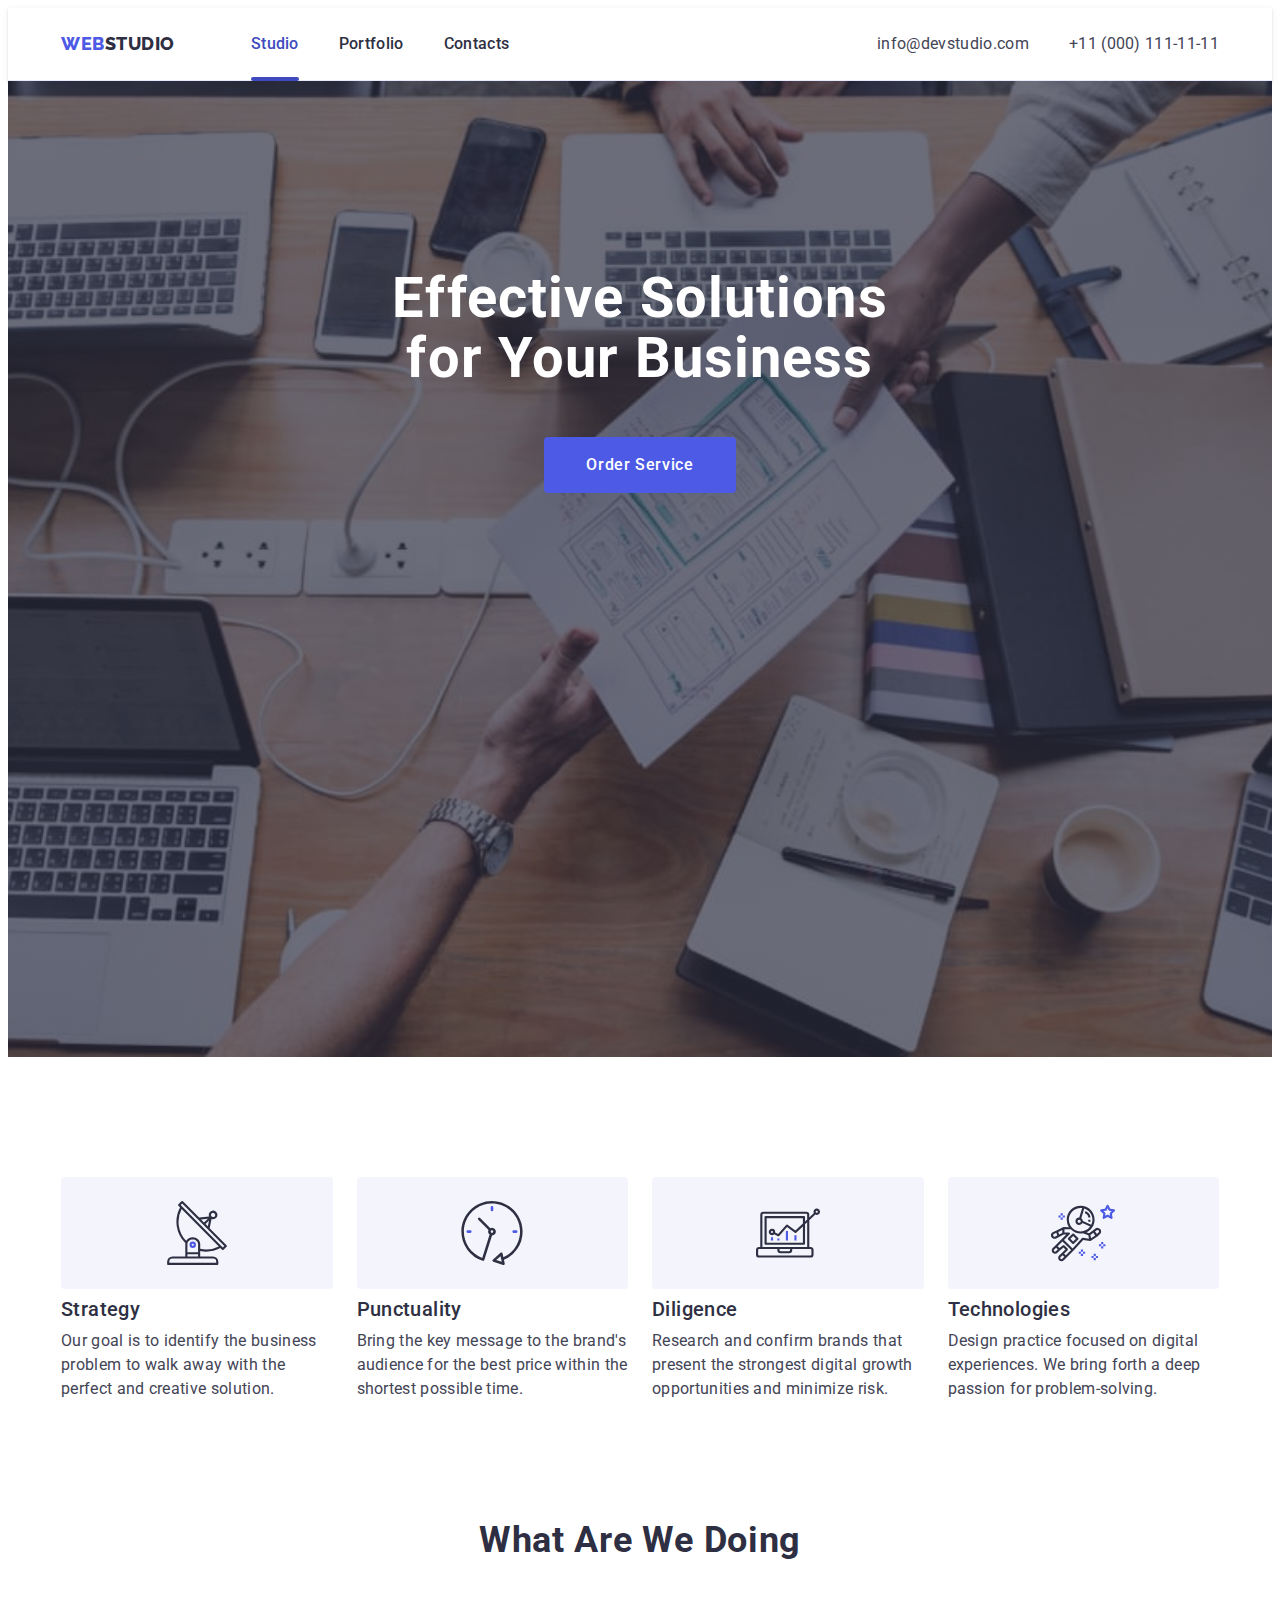
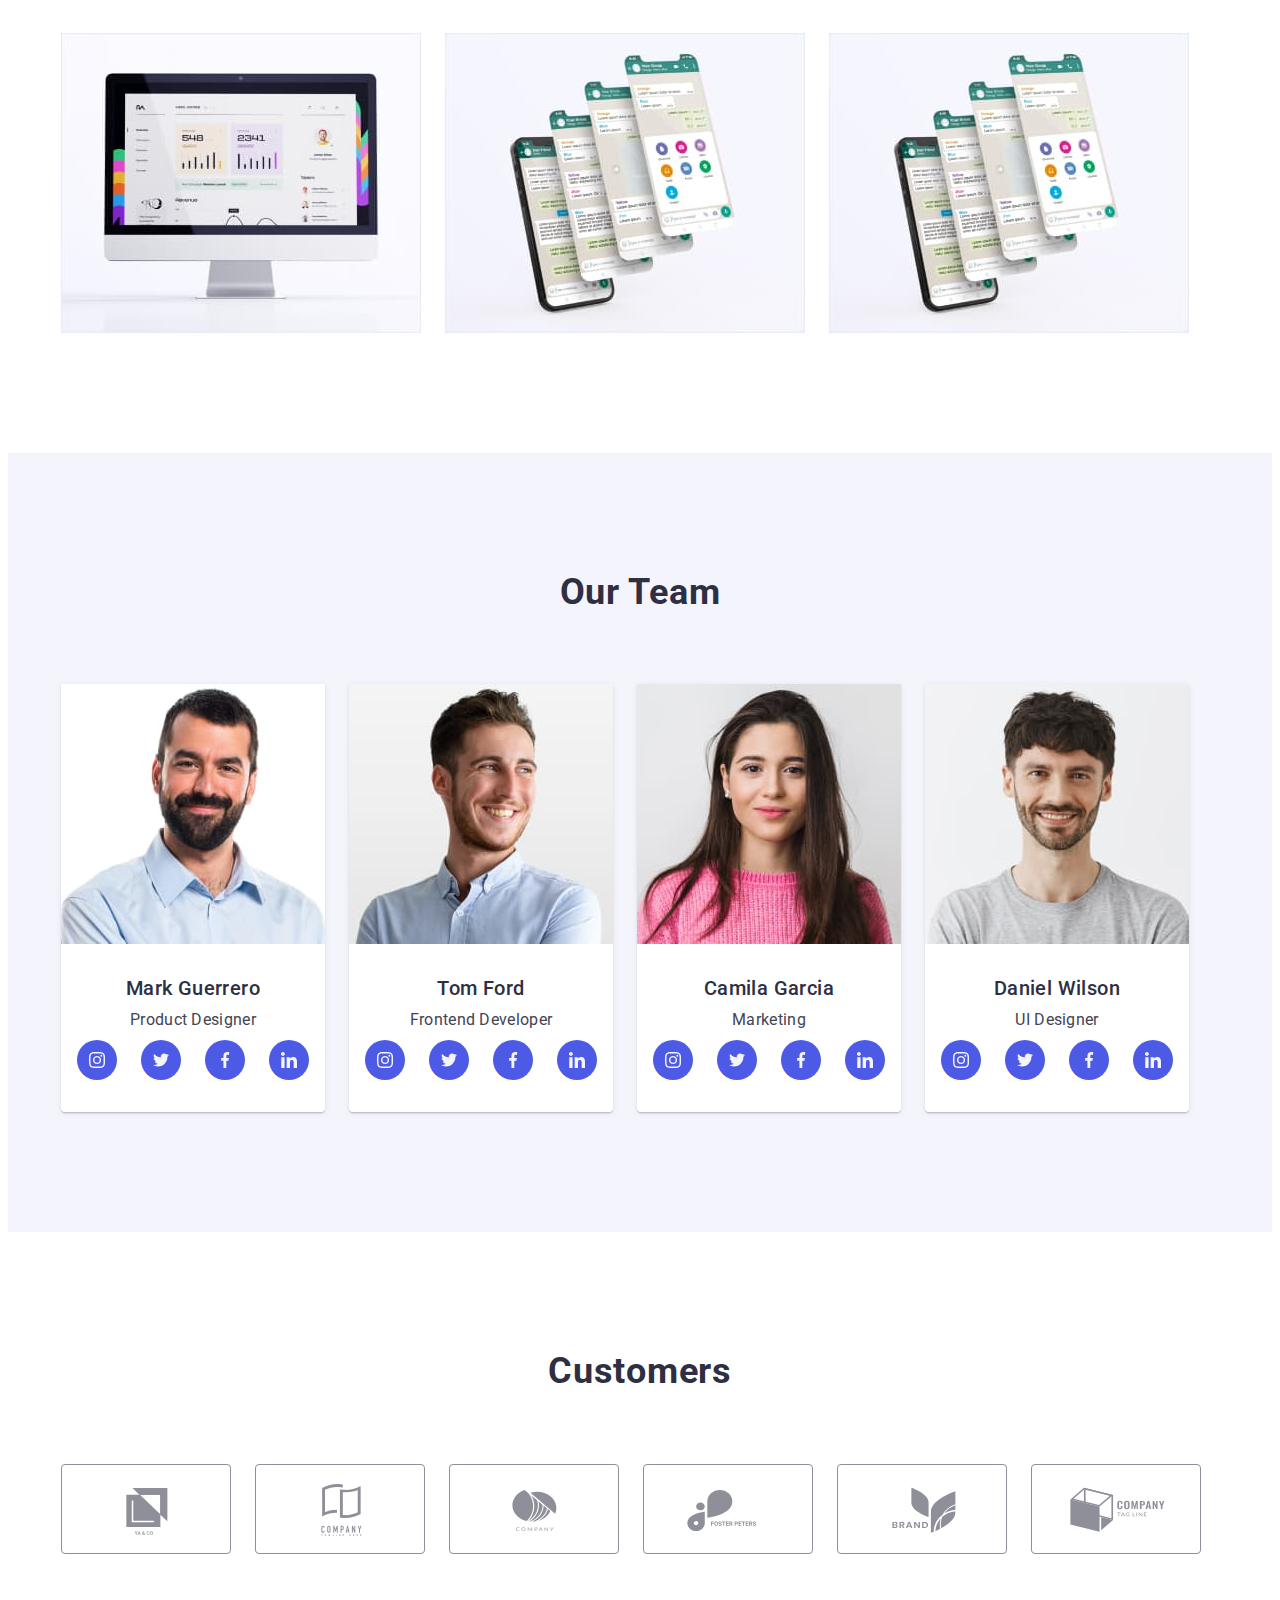
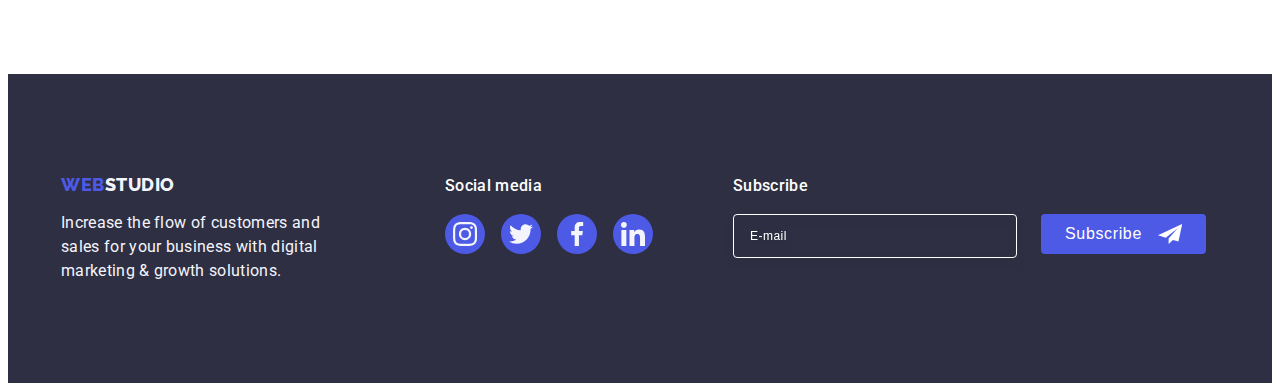
==== index.html @ 2a2080fc "Initial commit" ====
<!DOCTYPE html>
<html lang="en">
  <head>
    <meta charset="UTF-8" />
    <meta http-equiv="X-UA-Compatible" content="IE=edge" />
    <meta name="viewport" content="width=device-width, initial-scale=1.0" />
    <title>Studio</title>
    <link rel="preconnect" href="https://fonts.googleapis.com">
<link rel="preconnect" href="https://fonts.gstatic.com" crossorigin>
<link href="https://fonts.googleapis.com/css2?family=Raleway:wght@800&family=Roboto:wght@400;500;700;900&display=swap" rel="stylesheet">
<link rel="stylesheet" href="https://cdnjs.cloudflare.com/ajax/libs/modern-normalize/1.1.0/modern-normalize.min.css" integrity="sha512-wpPYUAdjBVSE4KJnH1VR1HeZfpl1ub8YT/NKx4PuQ5NmX2tKuGu6U/JRp5y+Y8XG2tV+wKQpNHVUX03MfMFn9Q==" crossorigin="anonymous" referrerpolicy="no-referrer" />   
<link rel="stylesheet" href="./css/style.css">
  </head>
  <body>
    <header class="main">
      <div class="container main-nav">
      <nav class="main-nav">
        <a href="./index.html" class="logo link">Web<span class="logoelement">Studio</span></a>
        <ul class="site-nav list">
          <li class="nav-item"> <a href="./index.html" class="nav-link active link">Studio</a></li>
          <li class="nav-item"> <a href="./portfolio.html" class="nav-link link">Portfolio</a></li>
          <li class="nav-item"> <a href="" class="nav-link link">Contacts</a></li>
        </ul>
      </nav>
      <address class="kontakts">
        <ul class="kontakts-list list">
          <li class="item"><a href="mailto:info@devstudio.com" class="link">info@devstudio.com</a></li>
          <li class="item"><a href="tel:+110001111111" class="link">+11 (000) 111-11-11</a></li>
        </ul>
      </address>
      </div>
    </header>
    <main>
      <section class="hero overlay">
        <div class="container">
        <h1 class="hero-title">Effective Solutions for Your Business</h1>
        <button data-modal-open type="button" class="hero-btn">Order Service</button>
        </div>
      </section>
      <section class="section-advantage">
        <div class="container">
        <h2 class="section-title visually-hidden">Our advantage</h2>
        <ul class="advantage-list list">
          <li class="advantage-item">
            <div class="advantage-icons">
            <svg class="icon" width="64" height="64">
              <use href="./images/icons.svg#icon-antenna"></use>
            </svg>
            </div>
            <h3 class="advantage-title">Strategy</h3>
            <p class="advantage-text">Our goal is to identify the business problem to walk away with the perfect and creative solution. </p>
          </li>
          <li class="advantage-item">
            <div class="advantage-icons">
            <svg class="icon" width="64" height="64">
              <use href="./images/icons.svg#icon-clock"></use>
            </svg>
            </div>
            <h3 class="advantage-title">Punctuality</h3>
            <p class="advantage-text">Bring the key message to the brand's audience for the best price within the shortest possible time.</p>
          </li>
          <li class="advantage-item">
            <div class="advantage-icons">
            <svg class="icon" width="64" height="64">
              <use href="./images/icons.svg#icon-diagram"></use>
            </svg>
            </div>
            <h3 class="advantage-title">Diligence</h3>
            <p class="advantage-text">Research and confirm brands that present the strongest digital growth opportunities and minimize risk.</p>
          </li>
          <li class="advantage-item">
            <div class="advantage-icons">
            <svg class="icon" width="64" height="64">
              <use href="./images/icons.svg#icon-astronaut"></use>
            </svg>
            </div>
            <h3 class="advantage-title">Technologies</h3>
            <p class="advantage-text">Design practice focused on digital experiences. We bring forth a deep passion for problem-solving.</p>
          </li>
        </ul>
        </div>
      </section>
      <section class="section-works">
        <div class="container">
        <h2 class="section-title ">What are we doing</h2>
        <ul class="works-list list">
          <li class="works-item"> <img src="./images/img1.jpg" alt="tablet" width="360" height="300"></li>
          <li class="works-item"> <img src="./images/img2.jpg" alt="smartphone" width="360" height="300"></li>
          <li class="works-item"> <img src="./images/img2.jpg" alt="phone & laptop" width="360" height="300"></li>
        </ul>
        </div>
      </section>
      <section class="section-team team-bg">
        <div class="container">
        <h2 class="section-title">Our Team</h2>
        <ul class="team-list list">
          <li class="team-item">
            <img src="./images/worker1.jpg" alt="Mark Guerrero" width="264" height="260">
            <div class="card-info"><h3 class="team-title">Mark Guerrero</h3>
            <p class="team-text">Product Designer</p>
            <ul class="social-icons list">
              <li class="social-item"><a href="" class="team-icon">
                <svg class="icon" width="16" height="16">
                <use href="./images/icons.svg#icon-instagram"></use>
              </svg>
              </a>
              </li>
              <li class="social-item"><a href="" class="team-icon">
                <svg class="icon" width="16" height="16">
                <use href="./images/icons.svg#icon-twitter"></use>
              </svg>
              </a>
            </li>
              <li class="social-item"><a href="" class="team-icon">
                <svg class="icon" width="16" height="16">
                <use href="./images/icons.svg#icon-facebook"></use>
              </svg>
              </a>
            </li>
              <li class="social-item"><a href="" class="team-icon">
                <svg class="icon" width="16" height="16">
                <use href="./images/icons.svg#icon-linkedin"></use>
              </svg>
              </a>
            </li>
            </ul>
          </div>
          </li>
          <li class="team-item">
            <img src="./images/worker2.jpg" alt="Tom Ford" width="264" height="260">
            <div class="card-info"><h3 class="team-title">Tom Ford</h3>
            <p class="team-text">Frontend Developer</p>
            <ul class="social-icons list">
              <li class="social-item"><a href="" class="team-icon">
                <svg class="icon" width="16" height="16">
                <use href="./images/icons.svg#icon-instagram"></use>
              </svg>
              </a>
              </li>
              <li class="social-item"><a href="" class="team-icon">
                <svg class="icon" width="16" height="16">
                <use href="./images/icons.svg#icon-twitter"></use>
              </svg>
              </a>
            </li>
              <li class="social-item"><a href="" class="team-icon">
                <svg class="icon" width="16" height="16">
                <use href="./images/icons.svg#icon-facebook"></use>
              </svg>
              </a>
            </li>
              <li class="social-item"><a href="" class="team-icon">
                <svg class="icon" width="16" height="16">
                <use href="./images/icons.svg#icon-linkedin"></use>
              </svg>
              </a>
            </li>
            </ul>
          </div>
          </li>
          <li class="team-item">
            <img src="./images/worker3.jpg" alt="Camila Garcia" width="264" height="260">
            <div class="card-info"><h3 class="team-title">Camila Garcia</h3>
            <p class="team-text">Marketing</p>
            <ul class="social-icons list">
              <li class="social-item"><a href="" class="team-icon">
                <svg class="icon" width="16" height="16">
                <use href="./images/icons.svg#icon-instagram"></use>
              </svg>
              </a>
              </li>
              <li class="social-item"><a href="" class="team-icon">
                <svg class="icon" width="16" height="16">
                <use href="./images/icons.svg#icon-twitter"></use>
              </svg>
              </a>
            </li>
              <li class="social-item"><a href="" class="team-icon">
                <svg class="icon" width="16" height="16">
                <use href="./images/icons.svg#icon-facebook"></use>
              </svg>
              </a>
            </li>
              <li class="social-item"><a href="" class="team-icon">
                <svg class="icon" width="16" height="16">
                <use href="./images/icons.svg#icon-linkedin"></use>
              </svg>
              </a>
            </li>
            </ul>
          </div>
          </li>
          <li class="team-item">
            <img src="./images/worker4.jpg" alt="Daniel Wilson" width="264" height="260">
            <div class="card-info"><h3 class="team-title">Daniel Wilson</h3>
            <p class="team-text">UI Designer</p>
            <ul class="social-icons list">
              <li class="social-item"><a href="" class="team-icon">
                <svg class="icon" width="16" height="16">
                <use href="./images/icons.svg#icon-instagram"></use>
              </svg>
              </a>
              </li>
              <li class="social-item"><a href="" class="team-icon">
                <svg class="icon" width="16" height="16">
                <use href="./images/icons.svg#icon-twitter"></use>
              </svg>
              </a>
            </li>
              <li class="social-item"><a href="" class="team-icon">
                <svg class="icon" width="16" height="16">
                <use href="./images/icons.svg#icon-facebook"></use>
              </svg>
              </a>
            </li>
              <li class="social-item"><a href="" class="team-icon">
                <svg class="icon" width="16" height="16">
                <use href="./images/icons.svg#icon-linkedin"></use>
              </svg>
              </a>
            </li>
            </ul>
          </div>
          </li>
        </ul>
        </div>
      </section>
      <section class="section-customers">
        <div class="container">
        <h2 class="section-title">Customers</h2>
        <ul class="customers-list list">
          <li class="customers-item"><a href="" class="customers-link link">
            <svg class="icon" width="104" height="56">
              <use href="./images/icons.svg#icon-Company1"></use>
            </svg>
          </a></li>
          <li class="customers-item"><a href="" class="customers-link link">
            <svg class="icon" width="104" height="56">
              <use href="./images/icons.svg#icon-Company2"></use>
            </svg>
          </a></li>
          <li class="customers-item"><a href="" class="customers-link link">
            <svg class="icon" width="104" height="56">
              <use href="./images/icons.svg#icon-Company3"></use>
            </svg>
          </a></li>
          <li class="customers-item"><a href="" class="customers-link link">
            <svg class="icon" width="104" height="56">
              <use href="./images/icons.svg#icon-Company4"></use>
            </svg></a>
          </li>
          <li class="customers-item"><a href="" class="customers-link link">
            <svg class="icon" width="104" height="56">
              <use href="./images/icons.svg#icon-Company5"></use>
            </svg>
          </a></li>
          <li class="customers-item"><a href="" class="customers-link link">
            <svg class="icon" width="104" height="56">
              <use href="./images/icons.svg#icon-Company6"></use>
            </svg>
          </a></li>
        </ul>
        </div>
      </section>
    </main>
    <footer class="bottom">
      <div class="container bottom-sections">
      <div class="logo-section">
      <a href="./index.html" class="logo-bottom link">Web<span class="logo-el-footer">Studio</span></a>
      <p class="bottom-text">Increase the flow of customers and sales for your business with digital marketing & growth solutions.</p>
      </div>
      <div class="social-section">
        <p class="social-title">Social media</p>
        <ul class="social-bottom-list list">
          <li class="social-bottom-item"><a href="" class="social-bottom-link link">
            <svg class="icon" width="24" height="24">
              <use href="./images/icons.svg#icon-instagram"></use>
            </svg>
          </a></li>
          <li class="social-bottom-item"><a href="" class="social-bottom-link link">
            <svg class="icon" width="24" height="24">
              <use href="./images/icons.svg#icon-twitter"></use>
            </svg>
          </a></li>
          <li class="social-bottom-item"><a href="" class="social-bottom-link link">
            <svg class="icon" width="24" height="24">
              <use href="./images/icons.svg#icon-facebook"></use>
            </svg>
          </a></li>
          <li class="social-bottom-item"><a href="" class="social-bottom-link link">
            <svg class="icon" width="24" height="24">
              <use href="./images/icons.svg#icon-linkedin"></use>
            </svg>
          </a></li>
        </ul>
      </div>
      <div class="section-subscribe">
        <p class="social-title">Subscribe</p>
      <form class="subscribe-form">
        <label class="subscribe-form-desc">
        <input type="email" name="user-email" class="subscribe-form-input" placeholder="E-mail" required>
        </label>
        <button type="submit" class="subscribe-form-btn">Subscribe
          <svg class="subscribe-btn-icon" width="24" height="24">
              <use href="./images/icons.svg#icon-send"></use>
            </svg>
        </button>
      </form>
      </div>
      </div>
    </footer>

    <div class="backdrop is-hidden" data-modal>
      <div class="modal">
        <button type="button" class="modal-btn" data-modal-close>
          <svg class="modal-btn-icon" width="8" height="8">
            <use href="./images/icons.svg#icon-close"></use>
          </svg>
        </button>
        <p class="modal-form-title">
          Leave your contacts and we will call you back
        </p>
        <form class="modal-form">
          <div class="modal-form-label">
          <label for="user-name" class="modal-form-desc">Name</label>
            <div class="modal-form-input-box"> 
           <input id="user-name" type="text" name="user-name" class="modal-form-input" required>
           <svg class="modal-input-icon" width="18" height="24">
            <use href="./images/icons.svg#icon-name"></use>
           </svg>
           </div>
           </div>
           <div class="modal-form-label">
          <label for="user-tel" class="modal-form-desc">Phone</label>
            <div class="modal-form-input-box">
            <input id="user-tel" type="tel" name="user_phone" class="modal-form-input" required>
            <svg class="modal-input-icon" width="18" height="24">
             <use href="./images/icons.svg#icon-phone"></use>
           </svg>
           </div>
           </div>
          <div class="modal-form-label">
          <label for="user-email" class="modal-form-desc">Email</label>
            <div class="modal-form-input-box">
            <input id="user-email" type="email" name="user_email" class="modal-form-input" required>
             <svg class="modal-input-icon" width="18" height="24">
             <use href="./images/icons.svg#icon-email"></use>
           </svg>
          </div>
          </div>
          <div class="modal-form-label-message">
          <label for="user-comment" class="modal-form-desc">Comment</label>
          <textarea id="user-comment" name="user-comment" class="modal-form-message" placeholder="Text input"></textarea>
          </div>
          <div class="modal-chekbox">
          <input id="user-privacy" name="user-privacy" type="checkbox" value="true" class="modal-form-check visually-hidden">
          <label for="user-privacy" class="modal-form-check-desc">
            <span class="fake-checkbox">
              <svg class="fake-checkbox-icon" width="10" height="8">
                <use href="./images/icons.svg#icon-apply"></use>
              </svg>
            </span>
            I accept the terms and conditions of the &nbsp;<a href="" class="policy-link">Privacy Policy</a> 
          </label>
          </div>
          <button type="submit" class="modal-form-button">Send</button>
        </form>
      </div>
    </div>
    <script src="./modal.js"></script>
  </body>
</html>
---- css/style.css ----
:root{
    --body-text-color:#434455;
    --header-text-color:#2E2F42;
    --primary-brend-color:#4D5AE5;
    --pressed-state-color:#404BBF;
    --primary-color-white:#ffffff;
    --light-mode-color: #F4F4FD;
    --accent-color: #E7E9FC;
    --subtle-text-color:#8E8F99;
    --transition:250ms cubic-bezier(0.4, 0, 0.2, 1);
}
h1,
h2,
h3,
h4,
h5,
h6,
p,
ul{
    margin: 0;
    padding: 0;
}
img{
    display: block;
}

body{
    background-color:var(--primary-color-white);
    color:var(--body-text-color);
    font-family: Roboto, sans-serif;
    font-size: 16px;
    line-height: 1.5;
    letter-spacing: 0.02em;
}
.list {
    list-style: none;
}

.link {
    text-decoration: none;
}
.visually-hidden {
    position: absolute;
    width: 1px;
    height: 1px;
    margin: -1px;
    border: 0;
    padding: 0;
    white-space: nowrap;
    clip-path: inset(100%);
    clip: rect(0 0 0 0);
    overflow: hidden;
}
/*Header*/
.main{
    border-bottom: 1px solid var(--accent-color);
    box-shadow: 0px 2px 1px rgba(46, 47, 66, 0.08), 0px 1px 1px rgba(46, 47, 66, 0.16), 0px 1px 6px rgba(46, 47, 66, 0.08);
}
.container{
    width: 1158px;
    padding-right: 15px;
    padding-left: 15px;
    margin-right: auto;
    margin-left: auto;
}
.logo{
    margin-right: 76px;
    color:var(--primary-brend-color);
    font-family: Raleway, sans-serif;
    font-weight: 800;
    font-size: 18px;
    line-height: 1.17;
    letter-spacing: 0.03em;
    text-transform: uppercase;
}
.main-nav{
    display: flex;
    align-items: center;
}

.nav-item:not(:last-child){
    margin-right: 40px;
}

.logoelement{
    color: var(--header-text-color);
}
.site-nav{
    display: flex;
    
}

.nav-link{
    position: relative;
    display: block;
    padding-top: 24px;
    padding-bottom: 24px;

    color: var(--header-text-color);
    font-weight: 500;

    font-size: 16px;
    line-height: 1.5;
    text-decoration: none;
    transition: color var(--transition);
}
.nav-link:hover,
.nav-link:focus{
    color: var(--pressed-state-color);
}
.nav-link.active{
    color: var(--pressed-state-color);
}
.nav-link.active:after{
    content: "";
    position: absolute;
    left: 0;
    bottom: -1px;
    display: flex;
    width: 100%;
    height: 4px;
    border-radius: 2px;
    background-color: var(--pressed-state-color);
}

.kontakts{
    font-style: normal;
    display: flex;
    margin-left: auto;
}
.kontakts-list .link{
    display: block;
    color:var(--body-text-color);
    font-size: 16px;
    line-height: 1.5;
    text-decoration: none;
    transition: color var(--transition);
}
.kontakts-list .link:hover,
.kontakts-list .link:focus{
     color: var(--pressed-state-color);
}
.kontakts-list {
    display: flex;
}
.kontakts-list .item:not(:last-child){
    margin-right: 40px;
}
/*Hero*/
.hero{
    padding-top: 188px;
    padding-bottom: 188px;
    background-color:var(--header-text-color);
    text-align: center;
}
.overlay{
    max-width: 1440px;
    min-height: 600px;
    margin-right: auto;
    margin-left: auto;
    background-image: linear-gradient(rgba(46, 47, 66, 0.7), rgba(46, 47, 66, 0.7)),
        url(../images/people-office.jpg);
    background-repeat: no-repeat;
    background-position: center;
    background-size: cover;   
}
.hero-title{
    max-width: 496px;
    margin-left: auto;
    margin-right: auto;
    color: var(--primary-color-white);
    font-weight: 700;
    font-size: 56px;
    line-height: 1.07;
    letter-spacing: 0.02em;

}
.hero-btn{
    display: block;
    border: none;
    min-width: 169px;
    height: 56px;
    margin-left: auto;
    margin-right: auto;
    margin-top: 48px;
    padding: 16px 42px;
    border-radius: 4px;

    background-color: var(--primary-brend-color);
    color: var(--primary-color-white);
    cursor: pointer;
    font-family: Roboto, sans-serif;
    font-weight: 500;
    font-size: 16px;
    line-height: 1.5;
    letter-spacing: 0.04em;
    transition: background-color var(--transition);
}
.hero-btn:hover,
.hero-btn:focus{
    background-color: var(--pressed-state-color);
    box-shadow: 0px 4px 4px rgba(0, 0, 0, 0.15);
}
/*Sections Advantage*/
.section-advantage{
    padding-top: 120px;
    padding-bottom: 120px;
}

.section-title{
    margin-bottom: 72px;
    color:var(--header-text-color);
    font-weight: 700;
    font-size: 36px;
    line-height: 1.1;
    text-align: center;
    letter-spacing: 0.02em;
    text-transform: capitalize;
}
.advantage-list{
    display: flex;
}
.advantage-list .advantage-item:not(:last-child){
    margin-right: 24px;
}
.advantage-list > .advantage-item{
    flex-basis: calc((100% - 72px) / 4);
}
.advantage-title{
    margin-bottom: 8px;
}
.advantage-icons{
    display: flex;
    height: 112px;
    border-radius: 4px;
    align-items: center;
    justify-content: center;
    margin-bottom: 8px;
    background-color: var(--light-mode-color);
}
.advantage-title,
.team-title,
.project-title{
    color:var(--header-text-color);
    font-weight: 500;
    font-size: 20px;
    line-height: 1.2;
    letter-spacing: 0.02em;
}
/*Section Works*/

.section-works {
    padding-bottom: 120px;
}
.works-list{
    display: flex;
    margin-top: 72px;
}
.works-list > .works-item:not(:last-child){
    margin-right: 24px;
}
/*Section Team*/

.section-team{
    padding-top: 120px;
    padding-bottom: 120px;
}
.team-list{
    display: flex;
}

.team-title{
    margin-bottom: 8px;
}
.team-text{
    font-size: 16px;
}

.team-item{
    border-radius: 0px 0px 4px 4px;
    background-color: var(--primary-color-white);
    text-align: center;
    box-shadow: 0px 1px 6px rgba(46, 47, 66, 0.08), 0px 1px 1px 
     rgba(46, 47, 66, 0.16), 0px 2px 1px
     rgba(46, 47, 66, 0.08);
}
.team-list .team-item:not(:last-child){
    margin-right: 24px;
}
.card-info{
    padding: 32px 0 32px;
}
.social-icons{
    display: flex;
    justify-content: center;
    padding-top: 8px;
    gap: 24px;
}
.team-icon{
    display: flex;
    width: 40px;
    height: 40px;
    border-radius: 50%;
    align-items: center;
    justify-content: center;
    background-color: var(--primary-brend-color);
    transition: background-color var(--transition);

}
.team-icon:hover,
.team-icon:focus{
    background-color: var(--pressed-state-color);
}
.icon{
    fill: var(--light-mode-color);
}
.team-bg{
    background-color: var(--light-mode-color);
}
     /*Section Customers*/

.section-customers{
    padding-top: 120px;
    padding-bottom: 120px;
}
.customers-list{
    display: flex;
    gap: 24px;
    
}
.customers-link{
    display: flex;
    width: 168px;
    height: 88px;
    align-items: center;
    justify-content: center;
    border-radius: 4px;
    border: 1px solid #8E8F99;
    color: #8E8F99;
    transition: border-color var(--transition),
    color var(--transition);
}
.customers-link .icon{
    fill: currentColor;
    
} 
.customers-link:hover,
.customers-link:focus{
    border: 1px solid var(--pressed-state-color);
    color: var(--pressed-state-color);
}

           /*Footer*/
.bottom{
    background-color: var(--header-text-color);
    padding-bottom: 100px;
    padding-top: 100px;
}
.bottom-text{
    
    color:var(--light-mode-color) ;
}
.logo-bottom{
    display: inline-block;
    margin-bottom: 16px;
    color: var(--primary-brend-color);
    font-family: Raleway, sans-serif;
    font-family: Raleway, sans-serif;
    font-weight: 800;
    font-size: 18px;
    line-height: 1.17;
    letter-spacing: 0.03em;
    text-transform: uppercase;
}
.logo-el-footer{
    color: var(--light-mode-color);
}
.logo-section{
    max-width: 264px;
    margin-right: 120px;
}
.bottom-sections{
    display: flex;
    align-items: baseline;
}
.social-section{
    min-width: 208px;
    margin-right: 80px;
}
 .social-title{
    font-weight: 500;
    font-size: 16px;
    line-height: 1.5;
    letter-spacing: 0.02em;
    color: var(--primary-color-white);
    margin-bottom: 16px;
}
.social-bottom-list{
    display: flex;
    gap: 16px;
}
.social-bottom-link{
    display: flex;
    width: 40px;
    height: 40px;
    border-radius: 50%;
    align-items: center;
    justify-content: center;
    background-color: var(--primary-brend-color);
    transition: background-color var(--transition);
}
.social-bottom-link:hover,
.social-bottom-link:focus{
    background-color: #31D0AA;
}
.social-bottom-link .icon{
    margin: 8px;
}


.subscribe-form{
    display: flex;
}
.subscribe-form-desc{
    margin-right: 24px;
}
.subscribe-form-input{
    width: 264px;
    height: 40px;
    border:1px solid var(--primary-color-white);
    border-radius: 4px;
    padding-left:16px;
    filter: drop-shadow(0px 4px 4px rgba(0, 0, 0, 0.15));
    color: var(--primary-color-white);
    background-color: transparent;

    font-size: 12px;
    line-height: 1.5;
    letter-spacing: 0.04em;

}
.subscribe-form-input::placeholder{
    font-size: 12px;
    line-height: 2;
    letter-spacing: 0.04em;
    color: var(--primary-color-white);
}
.subscribe-form-input:focus{
    outline: none;
}
.subscribe-form-btn{
    display: flex;
    border: none;
    min-width: 165px;
    height: 40px;
    border-radius: 4px;
    justify-content: center;
    align-items: center;
    /* padding-left: 24px; */
    background-color: var(--primary-brend-color);
    cursor: pointer;

    font-weight: 500;
    font-size: 16px;
    line-height: 1.5;
    letter-spacing: 0.04em;
    color: var(--primary-color-white);
}
.subscribe-btn-icon{
    margin-left: 16px;
    fill: var(--primary-color-white);

}
         /*Portfolio page*/

.gallery{
    padding-top: 96px;
    padding-bottom: 120px;
}
.gallery-filter{
    display: flex;
    justify-content: center;
    margin-bottom: 72px;
}
.filter-btn{
    display: inline-block;
    padding: 12px 24px;
    border: 1px solid var(--accent-color);
    border-radius: 4px;
    background-color: var(--light-mode-color);
    color: var(--primary-brend-color);
    font-family: Roboto, sans-serif;
    font-weight: 500;
    font-size: 16px;
    line-height: 1.5;
    letter-spacing: 0.04em;
    cursor: pointer;
    transition: background-color var(--transition),
    color var(--transition),
    border-color var(--transition),
    box-shadow var(--transition);
}
.filter-btn:hover,
.filter-btn:focus{
    background-color: var(--pressed-state-color);
    color: var(--primary-color-white);
    border: 1px solid transparent;
    box-shadow: 0px 3px 1px rgba(0, 0, 0, 0.1), 0px 2px 1px rgba(0, 0, 0, 0.08), 0px 2px 2px rgba(0, 0, 0, 0.12);
}
.gallery-filter .gallery-item:not(:last-child){
    margin-right: 24px;
}
.projects{
    display: flex;
    flex-wrap: wrap;
}
.projects-link{
    display: block;
    transition: box-shadow var(--transition);
}
.projects > .projects-item:not(:nth-child(3n + 3)){
    margin-right: 24px;
}
.projects > .projects-item:not(:nth-last-child(-n + 3)){
    margin-bottom: 48px;
}
.projects > .projects-item{
    width: calc((100% - 48px) / 3);
}
.projects > .projects-link{
    display: block;
}
.card-content{
    padding: 32px 16px;
    border: 1px solid var(--accent-color);
    border-top: none;
}
.project-title{
    margin-bottom: 8px;
}
.projects .projects-link{
    
    color: inherit;
}
.projects-link:hover,
.projects-link:focus{
    box-shadow: 0px 1px 6px rgba(46, 47, 66, 0.08), 0px 1px 1px rgba(46, 47, 66, 0.16), 0px 2px 1px rgba(46, 47, 66, 0.08);
}
.action{
    position: relative;
    overflow: hidden;
}

.action-text{
    position: absolute;
    top: 0;
    left: 0;
    width: 100%;
    height: 100%;
    padding: 40px 32px;
    font-size: 16px;
    line-height: 1.5;
    letter-spacing: 0.02em;

    overflow: auto;
    transform: translate(0, 100%);
    transition: transform var(--transition);
    color: var(--light-mode-color);
    background-color: var(--primary-brend-color);
}
.projects-link:hover .action-text,
.projects-link:focus .action-text{
    transform: translate(0, 0);
    
}

/*------MODAL-WINDOW------*/

.backdrop{
    position: fixed;
    top: 0;
    left: 0;
    min-width: 100%;
    min-height: 100%;
    background-color: rgba(46, 47, 66, 0.4);
    transition: opacity var(--transition),
    visibility var(--transition);
}
.backdrop.is-hidden{
    opacity: 0;
    pointer-events: none;
    visibility: hidden;
}
.modal{
    position: absolute;
    top: 50%;
    left: 50%;
    transform: translate(-50%, -50%);
    width: 408px;
    min-height: 576px;
    padding: 72px 24px 24px;
    background-color: #FCFCFC;
    box-shadow: 0px 1px 1px rgba(0, 0, 0, 0.14), 0px 1px 3px rgba(0, 0, 0, 0.12), 0px 2px 1px rgba(0, 0, 0, 0.2);
    border-radius: 4px;
    transition: transform var(--transition);
}
.modal-btn{
    position: absolute;
    top: 24px;
    right: 24px;
    display: flex;
    justify-content: center;
    align-items: center;
    padding: 0;
    width: 24px;
    height: 24px;
    border-radius: 50%;
    background: #E7E9FC;
    border: 1px solid rgba(0, 0, 0, 0.1);
    color: var(--header-text-color);
    cursor: pointer;
    transition: background-color var(--transition),
    border var(--transition);
}
.modal-btn-icon{
    fill: currentColor;
    transition: fill var(--transition);
}
.modal-btn:hover,
.modal-btn:focus{
    border: none;
    background-color: var(--pressed-state-color);
}
.modal-btn:hover .modal-btn-icon,
.modal-btn:focus .modal-btn-icon{
    fill: var(--primary-color-white);
}

/*------MODAL-FORM------*/

.modal-form-title{
    font-weight: 500;
    font-size: 16px;
    line-height: 1.5;
    text-align: center;
    letter-spacing: 0.02em;
    margin-bottom: 16px;
    color: var(--header-text-color);
}

.modal-form-label{
    margin-bottom: 8px;
}
.modal-form-desc{
    display: block;
    font-size: 12px;
    line-height: 1.17;
    letter-spacing: 0.04em;
    margin-bottom: 4px;
    color: var(--subtle-text-color);
}
.modal-form-input-box {
    position: relative;
}
.modal-form-input{
    width: 100%;
    height: 40px;
    border-radius: 4px;
    padding-left: 38px;
    border: 1px solid  rgba(46, 47, 66, 0.2);;
    background-color: transparent;
    transition: border-color var(--transition);
    outline: transparent;
}
.modal-form-input:focus{
    border: 1px solid var(--primary-brend-color);
}
.modal-form-label-message{
    margin-bottom: 16px
}
.modal-form-message{
    resize: none;
    width: 100%;
    height: 120px;
    padding: 8px 16px;
    border-radius: 4px;
    margin-bottom: 16px;
    border: 1px solid rgba(46, 47, 66, 0.2);

    font-size: 12px;
    line-height: 1.17;
    letter-spacing: 0.04em;
    background-color: transparent;
    color: rgba(46, 47, 66, 0.4);
    outline: transparent;
    transition: border-color var(--transition);
}
.modal-form-message:focus{
    outline: none;
    border: 1px solid var(--primary-brend-color);
}
.modal-form-message::placeholder{
    font-size: 12px;
    line-height: 1.17;
    letter-spacing: 0.04em;
    color: rgba(46, 47, 66, 0.4);
}
.modal-input-icon{
    position: absolute;
    top: 50%;
    left: 16px;
    transform: translateY(-50%);
    fill: var(--header-text-color);
    transition: fill var(--transition);
}
.modal-form-input:focus + .modal-input-icon {
    fill: var(--primary-brend-color);
}
.modal-chekbox{
    margin-bottom: 24px;
}
.fake-checkbox{
    display: inline-flex;
    width: 16px;
    height: 16px;
    justify-content: center;
    align-items: center;
    margin-right: 8px;
    border: 1px solid var(--header-text-color);
    border-radius: 2px;
    fill: transparent;
}

.modal-form-check:checked + .modal-form-check-desc .fake-checkbox{
    border: none;
    background-color: var(--pressed-state-color);
    border-color: var(--pressed-state-color);
    fill: var(--primary-color-white);
}

.modal-form-check-desc{
    font-size: 12px;
    line-height: 1.17;
    letter-spacing: 0.04em;
    align-items: center;
    margin-bottom: 24px;
    color: var(--subtle-text-color);
}
.policy-link{
    color: var(--primary-brend-color);
}

.modal-form-button{
    display: block;
    border: none;
    min-width: 169px;
    height: 56px;
    margin-left: auto;
    margin-right: auto;
    padding: 16px 32px;
    border-radius: 4px;

    background-color: var(--primary-brend-color);
    color: var(--primary-color-white);
    cursor: pointer;
    font-family: Roboto, sans-serif;
    font-weight: 500;
    font-size: 16px;
    line-height: 1.5;
    letter-spacing: 0.04em;
    box-shadow: 0px 4px 4px rgba(0, 0, 0, 0.15);
    transition: background-color var(--transition);
}

.modal-form-button:hover,
.modal-form-button:focus{
    background-color: var(--pressed-state-color);
}
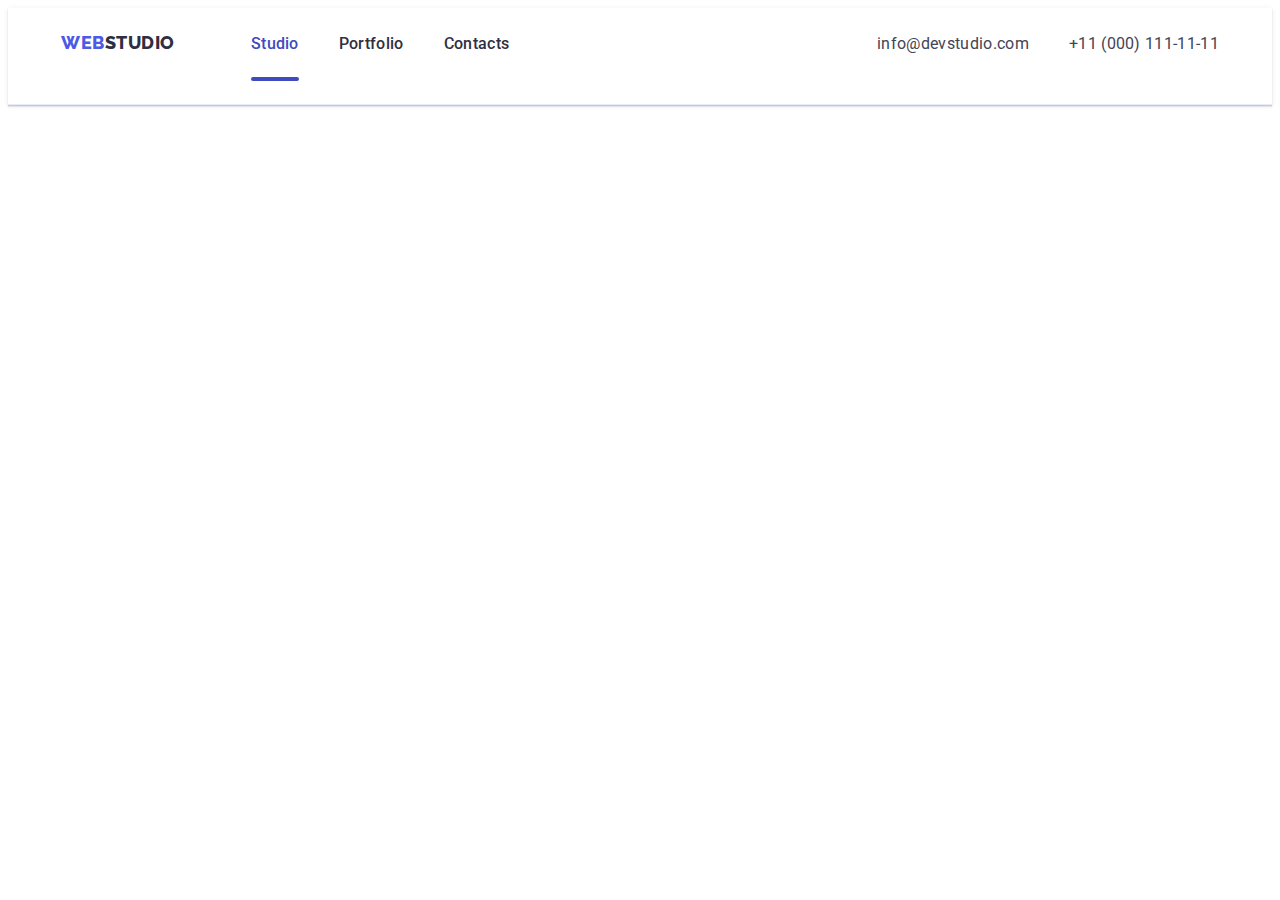
==== commit f0b55a99: "header adaptive" ====
--- a/index.html
+++ b/index.html
@@ -13,9 +13,14 @@
   </head>
   <body>
     <header class="main">
-      <div class="container main-nav">
+      <div class="container header-box">
       <nav class="main-nav">
         <a href="./index.html" class="logo link">Web<span class="logoelement">Studio</span></a>
+        <button type="button" class="mobile-menu-open js-open-menu" 
+          aria-expanded="false"
+          aria-controls="mobile-menu">
+          <svg class="mobile-menu-icon" width="32" height="22">
+          <use href="./images/icons.svg#icon-hamburger"></use></svg></button>
         <ul class="site-nav list">
           <li class="nav-item"> <a href="./index.html" class="nav-link active link">Studio</a></li>
           <li class="nav-item"> <a href="./portfolio.html" class="nav-link link">Portfolio</a></li>
@@ -24,14 +29,45 @@
       </nav>
       <address class="kontakts">
         <ul class="kontakts-list list">
-          <li class="item"><a href="mailto:info@devstudio.com" class="link">info@devstudio.com</a></li>
-          <li class="item"><a href="tel:+110001111111" class="link">+11 (000) 111-11-11</a></li>
+          <li class="kontakt-item"><a href="mailto:info@devstudio.com" class="kontakt-link link">info@devstudio.com</a></li>
+          <li class="kontakt-item"><a href="tel:+110001111111" class="kontakt-link link">+11 (000) 111-11-11</a></li>
         </ul>
       </address>
+      </div>
+      <div class="mobile-menu-container js-menu-container">
+        <button type="button" class="mobile-menu-close js-close-menu"><svg class="menu-close-icon" width="8" height="8">
+          <use href="./images/icons.svg#icon-close"></use>
+        </svg></button>
+        <ul class="mobile-menu list">
+          <li class="mobile-menu-item"><a href="./index.html" class="mobile-menu-link active link">Studio</a></li>
+          <li class="mobile-menu-item"><a href="./portfolio.html" class="mobile-menu-link link">Portfolio</a></li>
+          <li class="mobile-menu-item"><a href="" class="mobile-menu-link link">Contacts</a></li>
+        </ul>
+        <address>
+        <ul class="mobile-contact-list list">
+          <li class="contact-item"><a href="tel:+110001111111" class="contact-link-tel link">+11 (000) 111-11-11</a></li>
+          <li class="contact-item"><a href="mailto:info@devstudio.com" class="contact-link-email link">info@devstudio.com</a></li>
+        </ul>
+        </address>
+        <ul class="mobile-social-list list">
+          <li class="mobile-social-item"><a href="" class="mobile-social-link link"><svg class="mobile-social-icon" width="24" height="24">
+            <use href="./images/icons.svg#icon-instagram"></use>
+          </svg></a></li>
+          <li class="mobile-social-item"><a href="" class="mobile-social-link link"><svg class="mobile-social-icon" width="24" height="24">
+            <use href="./images/icons.svg#icon-twitter"></use>
+          </svg></a></li>
+          <li class="mobile-social-item"><a href="" class="mobile-social-link link"><svg class="mobile-social-icon" width="24" height="24">
+            <use href="./images/icons.svg#icon-facebook"></use>
+          </svg></a></li>
+          <li class="mobile-social-item"><a href="" class="mobile-social-link link"><svg class="mobile-social-icon" width="24" height="24">
+            <use href="./images/icons.svg#icon-linkedin"></use>
+          </svg></a></li>
+        </ul>
+
       </div>
     </header>
     <main>
-      <section class="hero overlay">
+      <!-- <section class="hero overlay">
         <div class="container">
         <h1 class="hero-title">Effective Solutions for Your Business</h1>
         <button data-modal-open type="button" class="hero-btn">Order Service</button>
@@ -261,9 +297,9 @@
           </a></li>
         </ul>
         </div>
-      </section>
+      </section> -->
     </main>
-    <footer class="bottom">
+    <!-- <footer class="bottom">
       <div class="container bottom-sections">
       <div class="logo-section">
       <a href="./index.html" class="logo-bottom link">Web<span class="logo-el-footer">Studio</span></a>
@@ -308,9 +344,9 @@
       </form>
       </div>
       </div>
-    </footer>
+    </footer> -->
 
-    <div class="backdrop is-hidden" data-modal>
+    <!-- <div class="backdrop is-hidden" data-modal>
       <div class="modal">
         <button type="button" class="modal-btn" data-modal-close>
           <svg class="modal-btn-icon" width="8" height="8">
@@ -367,6 +403,7 @@
         </form>
       </div>
     </div>
-    <script src="./modal.js"></script>
+    <script src="./modal.js"></script> -->
+    <script defer src="./mobile-menu.js"></script>
   </body>
 </html>
--- a/css/style.css
+++ b/css/style.css
@@ -51,8 +51,286 @@
     clip: rect(0 0 0 0);
     overflow: hidden;
 }
+
+.container{
+    padding-left: 15px;
+    padding-right: 15px;
+}
+
+@media screen and (min-width:428px) {
+    .container{
+        width: 428px;
+        margin-left: auto;
+        margin-right: auto;
+    }
+}
+
+@media screen and (min-width:768px) {
+    .container{
+        width: 768px;
+    }
+}
+
+@media screen and (min-width:1158px) {
+    .container{
+        width: 1158px;
+        padding-left: 15px;
+        padding-right: 15px;
+    }
+}
+
+@media screen and (max-width:767px) {
+    .site-nav{
+        display: none;
+    }
+    .kontakts-list{
+        display: none;
+    }
+}
+
+.main-nav{
+    display: flex;
+    padding-top: 24px;
+    padding-bottom: 24px;
+    justify-content: space-between;
+
+}
+
+.logo {
+    color: var(--primary-brend-color);
+    font-family: Raleway, sans-serif;
+    font-weight: 800;
+    font-size: 18px;
+    line-height: 1.17;
+    letter-spacing: 0.03em;
+    text-transform: uppercase;
+}
+
+.logoelement {
+    color: var(--header-text-color);
+}
+
+.mobile-menu-open{
+    border-color: transparent;
+    border:none;
+    padding: 0;
+    background-color: transparent;
+    line-height: 0;
+    cursor: pointer;
+}
+
+@media screen and (min-width:768px) {
+    .mobile-menu-open{
+        display: none;
+    }
+    
+}
+
+.mobile-menu-icon{
+    stroke: var(--header-text-color);
+}
+
+.mobile-menu-container{
+    position: fixed;
+    top: 0;
+    left: 0;
+    padding-top: 80px;
+    padding-left: 40px;
+    padding-bottom: 40px;
+    width: 100vw;
+    height: 100vh;
+    z-index: 999;
+    background-color: var(--primary-color-white);
+
+    transform: translateX(100%);
+    transition: transform 250ms ease-in-out;
+}
+
+.mobile-menu-container.is-open{
+    transform: translateX(0);
+}
+
+@media screen and (min-width:768px) {
+    .mobile-menu-container{
+        display: none;
+    }
+}
+
+.mobile-menu-close{
+    position: absolute;
+    top: 24px;
+    left: 380px;
+    border-color: transparent;
+    border: none;
+    padding: 0;
+    line-height: 0;
+    height: 24px;
+    width: 24px;
+    background-color: #E7E9FC;
+    border: 1px solid var(--header-text-color);
+    border-radius: 50%;
+    cursor: pointer;
+}
+
+.mobile-menu{
+    display: flex;
+    flex-direction: column;
+    gap: 40px;
+    margin-bottom: 284px;
+}
+
+.mobile-menu-link{
+    font-weight: 700;
+    font-size: 36px;
+    line-height: 1.11;
+    letter-spacing: 0.02em;
+    text-transform: capitalize;
+    color: var(--header-text-color);
+}
+
+.mobile-menu-link.active {
+    color: var(--pressed-state-color);
+}
+
+.mobile-contact-list{
+    display: flex;
+    flex-direction: column;
+    gap: 40px;
+    margin-bottom: 48px;
+}
+
+.contact-link-tel{
+    font-style: normal;
+    font-weight: 700;
+    font-size: 36px;
+    line-height: 1.11;
+    letter-spacing: 0.02em;
+    text-transform: capitalize;
+    color: var(--primary-brend-color);
+}
+
+.contact-link-email{
+    font-style: normal;
+    font-weight: 500;
+    font-size: 20px;
+    line-height: 1.2;
+    letter-spacing: 0.02em;
+    color: var(--body-text-color);
+}
+
+.mobile-social-list{
+    display: flex;
+    gap: 56px;
+}
+
+.mobile-social-link {
+    display: flex;
+    width: 40px;
+    height: 40px;
+    border-radius: 50%;
+    justify-content: center;
+    align-items: center;
+    background-color: var(--primary-brend-color);
+}
+
+.mobile-social-icon{
+    fill: var(--light-mode-color);
+}
+
+@media screen and (min-width:768px) {
+    .header-box{
+        display: flex;
+        
+    }
+
+    .site-nav{
+        display: flex;
+        margin-left: 120px;
+        gap: 40px;
+    }
+
+    .nav-link {
+        position: relative;
+        display: block;
+        
+        padding-bottom: 24px;
+    
+        color: var(--header-text-color);
+        font-weight: 500;
+        font-size: 16px;
+        line-height: 1.5;
+        text-decoration: none;
+        transition: color var(--transition);
+        }
+    
+    .nav-link:hover,
+    .nav-link:focus {
+        color: var(--pressed-state-color);
+        }
+    
+    .nav-link.active {
+        color: var(--pressed-state-color);
+        }
+    
+        .nav-link.active:after {
+        content: "";
+        position: absolute;
+        left: 0;
+        bottom: -1px;
+        display: flex;
+        width: 100%;
+        height: 4px;
+        border-radius: 2px;
+        background-color: var(--pressed-state-color);
+        }
+
+    .kontakts{
+        display: block;
+        margin-left: auto;
+        margin-top: 16px;
+    }
+
+    .kontakt-link{
+        font-style: normal;
+        font-size: 12px;
+        line-height: 1.17;
+        letter-spacing: 0.04em;
+        color: var(--body-text-color);
+    }
+}
+
+@media screen and (min-width:1158px) {
+    .main {
+            border-bottom: 1px solid var(--accent-color);
+            box-shadow: 0px 2px 1px rgba(46, 47, 66, 0.08), 0px 1px 1px rgba(46, 47, 66, 0.16), 0px 1px 6px rgba(46, 47, 66, 0.08);
+    }
+    .site-nav{
+        margin-left: 76px;
+    }
+    .kontakts{
+        margin-top: 24px;
+    }
+    .kontakts-list{
+        display: flex;
+        gap: 40px;
+    }
+    .kontakt-link{
+     font-size: 16px;
+     line-height: 1.5;
+     letter-spacing: 0.02em;
+     transition: color var(--transition);
+    }
+    .kontakt-link:hover,
+    .kontakts-link:focus {
+         color: var(--pressed-state-color);
+    }
+}
+
+
+
+
 /*Header*/
-.main{
+/* .main{
     border-bottom: 1px solid var(--accent-color);
     box-shadow: 0px 2px 1px rgba(46, 47, 66, 0.08), 0px 1px 1px rgba(46, 47, 66, 0.16), 0px 1px 6px rgba(46, 47, 66, 0.08);
 }
@@ -145,9 +423,9 @@
 }
 .kontakts-list .item:not(:last-child){
     margin-right: 40px;
-}
+} */
 /*Hero*/
-.hero{
+/* .hero{
     padding-top: 188px;
     padding-bottom: 188px;
     background-color:var(--header-text-color);
@@ -200,9 +478,9 @@
 .hero-btn:focus{
     background-color: var(--pressed-state-color);
     box-shadow: 0px 4px 4px rgba(0, 0, 0, 0.15);
-}
+} */
 /*Sections Advantage*/
-.section-advantage{
+/* .section-advantage{
     padding-top: 120px;
     padding-bottom: 120px;
 }
@@ -246,10 +524,10 @@
     font-size: 20px;
     line-height: 1.2;
     letter-spacing: 0.02em;
-}
+} */
 /*Section Works*/
 
-.section-works {
+/* .section-works {
     padding-bottom: 120px;
 }
 .works-list{
@@ -258,10 +536,10 @@
 }
 .works-list > .works-item:not(:last-child){
     margin-right: 24px;
-}
+} */
 /*Section Team*/
 
-.section-team{
+/* .section-team{
     padding-top: 120px;
     padding-bottom: 120px;
 }
@@ -348,10 +626,10 @@
 .customers-link:focus{
     border: 1px solid var(--pressed-state-color);
     color: var(--pressed-state-color);
-}
+} */
 
            /*Footer*/
-.bottom{
+/* .bottom{
     background-color: var(--header-text-color);
     padding-bottom: 100px;
     padding-top: 100px;
@@ -457,7 +735,7 @@
     justify-content: center;
     align-items: center;
     /* padding-left: 24px; */
-    background-color: var(--primary-brend-color);
+    /* background-color: var(--primary-brend-color);
     cursor: pointer;
 
     font-weight: 500;
@@ -468,9 +746,9 @@
 }
 .subscribe-btn-icon{
     margin-left: 16px;
-    fill: var(--primary-color-white);
-
-}
+    fill: var(--primary-color-white); */ */
+
+/* } */
          /*Portfolio page*/
 
 .gallery{
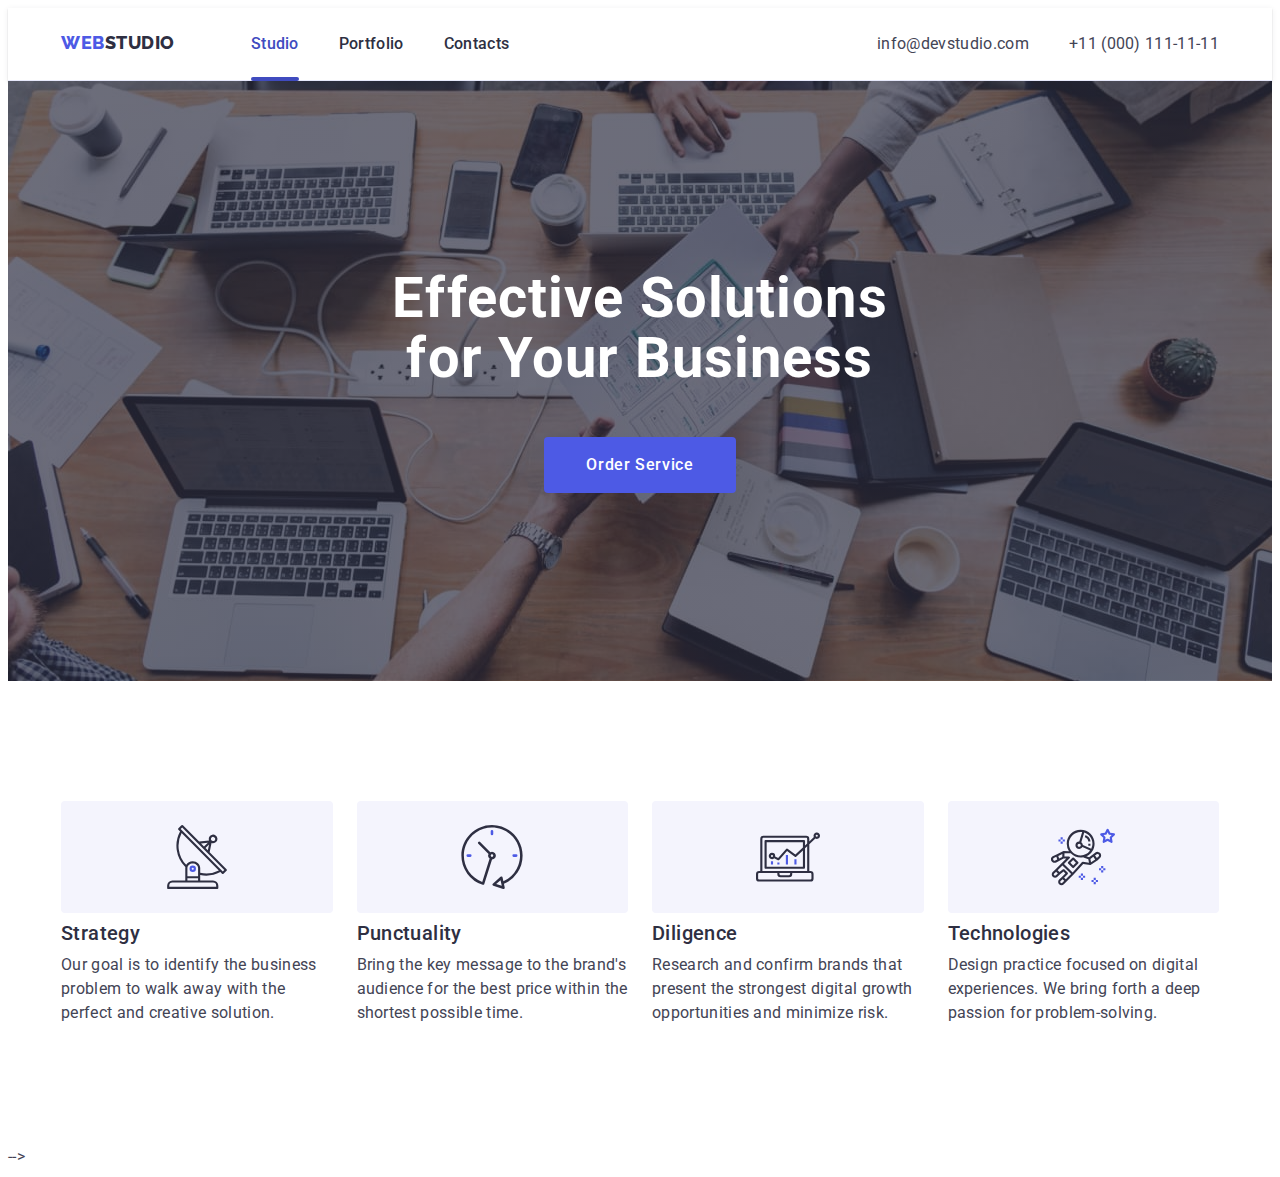
==== commit b650ae8e: "hero and section advantage adaptive" ====
--- a/index.html
+++ b/index.html
@@ -67,7 +67,7 @@
       </div>
     </header>
     <main>
-      <!-- <section class="hero overlay">
+      <section class="hero overlay">
         <div class="container">
         <h1 class="hero-title">Effective Solutions for Your Business</h1>
         <button data-modal-open type="button" class="hero-btn">Order Service</button>
@@ -116,7 +116,7 @@
         </ul>
         </div>
       </section>
-      <section class="section-works">
+      <!-- <section class="section-works">
         <div class="container">
         <h2 class="section-title ">What are we doing</h2>
         <ul class="works-list list">
@@ -125,8 +125,8 @@
           <li class="works-item"> <img src="./images/img2.jpg" alt="phone & laptop" width="360" height="300"></li>
         </ul>
         </div>
-      </section>
-      <section class="section-team team-bg">
+      </section> -->
+      <!-- <section class="section-team team-bg">
         <div class="container">
         <h2 class="section-title">Our Team</h2>
         <ul class="team-list list">
@@ -260,8 +260,8 @@
           </li>
         </ul>
         </div>
-      </section>
-      <section class="section-customers">
+      </section> -->
+      <!-- <section class="section-customers">
         <div class="container">
         <h2 class="section-title">Customers</h2>
         <ul class="customers-list list">
@@ -297,7 +297,7 @@
           </a></li>
         </ul>
         </div>
-      </section> -->
+      </section> --> -->
     </main>
     <!-- <footer class="bottom">
       <div class="container bottom-sections">
--- a/css/style.css
+++ b/css/style.css
@@ -86,6 +86,12 @@
     .kontakts-list{
         display: none;
     }
+}
+/*----------HEADER---------*/
+
+.main {
+    border-bottom: 1px solid var(--accent-color);
+    box-shadow: 0px 2px 1px rgba(46, 47, 66, 0.08), 0px 1px 1px rgba(46, 47, 66, 0.16), 0px 1px 6px rgba(46, 47, 66, 0.08);
 }
 
 .main-nav{
@@ -241,6 +247,10 @@
     .header-box{
         display: flex;
         
+    }
+
+    .main-nav{
+        padding-bottom: 0;
     }
 
     .site-nav{
@@ -300,10 +310,6 @@
 }
 
 @media screen and (min-width:1158px) {
-    .main {
-            border-bottom: 1px solid var(--accent-color);
-            box-shadow: 0px 2px 1px rgba(46, 47, 66, 0.08), 0px 1px 1px rgba(46, 47, 66, 0.16), 0px 1px 6px rgba(46, 47, 66, 0.08);
-    }
     .site-nav{
         margin-left: 76px;
     }
@@ -326,141 +332,59 @@
     }
 }
 
-
-
-
-/*Header*/
-/* .main{
-    border-bottom: 1px solid var(--accent-color);
-    box-shadow: 0px 2px 1px rgba(46, 47, 66, 0.08), 0px 1px 1px rgba(46, 47, 66, 0.16), 0px 1px 6px rgba(46, 47, 66, 0.08);
-}
-.container{
-    width: 1158px;
-    padding-right: 15px;
-    padding-left: 15px;
-    margin-right: auto;
-    margin-left: auto;
-}
-.logo{
-    margin-right: 76px;
-    color:var(--primary-brend-color);
-    font-family: Raleway, sans-serif;
-    font-weight: 800;
-    font-size: 18px;
-    line-height: 1.17;
-    letter-spacing: 0.03em;
-    text-transform: uppercase;
-}
-.main-nav{
-    display: flex;
-    align-items: center;
-}
-
-.nav-item:not(:last-child){
-    margin-right: 40px;
-}
-
-.logoelement{
-    color: var(--header-text-color);
-}
-.site-nav{
-    display: flex;
-    
-}
-
-.nav-link{
-    position: relative;
-    display: block;
-    padding-top: 24px;
-    padding-bottom: 24px;
-
-    color: var(--header-text-color);
-    font-weight: 500;
-
-    font-size: 16px;
-    line-height: 1.5;
-    text-decoration: none;
-    transition: color var(--transition);
-}
-.nav-link:hover,
-.nav-link:focus{
-    color: var(--pressed-state-color);
-}
-.nav-link.active{
-    color: var(--pressed-state-color);
-}
-.nav-link.active:after{
-    content: "";
-    position: absolute;
-    left: 0;
-    bottom: -1px;
-    display: flex;
-    width: 100%;
-    height: 4px;
-    border-radius: 2px;
-    background-color: var(--pressed-state-color);
-}
-
-.kontakts{
-    font-style: normal;
-    display: flex;
-    margin-left: auto;
-}
-.kontakts-list .link{
-    display: block;
-    color:var(--body-text-color);
-    font-size: 16px;
-    line-height: 1.5;
-    text-decoration: none;
-    transition: color var(--transition);
-}
-.kontakts-list .link:hover,
-.kontakts-list .link:focus{
-     color: var(--pressed-state-color);
-}
-.kontakts-list {
-    display: flex;
-}
-.kontakts-list .item:not(:last-child){
-    margin-right: 40px;
-} */
-/*Hero*/
-/* .hero{
-    padding-top: 188px;
-    padding-bottom: 188px;
-    background-color:var(--header-text-color);
+/*------------HERO---------*/
+
+.hero {
+    padding-top: 112px;
+    padding-bottom: 112px;
+    background-color: var(--header-text-color);
     text-align: center;
 }
-.overlay{
-    max-width: 1440px;
-    min-height: 600px;
+
+.overlay {
     margin-right: auto;
     margin-left: auto;
     background-image: linear-gradient(rgba(46, 47, 66, 0.7), rgba(46, 47, 66, 0.7)),
-        url(../images/people-office.jpg);
+        url(../images/hero-mobile.jpg);
     background-repeat: no-repeat;
     background-position: center;
-    background-size: cover;   
-}
-.hero-title{
-    max-width: 496px;
+    background-size: cover;
+}
+
+@media screen and (min-device-pixel-ratio: 2) and (max-width:767px),
+screen and (min-resolution:192dpi) and (max-width:767px),
+ screen and (min-resolution:2dppx) and (max-width:767px){
+    .overlay {
+        min-height: 432px;
+        margin-right: auto;
+        margin-left: auto;
+        background-image: linear-gradient(rgba(46, 47, 66, 0.7), rgba(46, 47, 66, 0.7)),
+            url(../images/hero-mobile@2x.jpg);
+        background-repeat: no-repeat;
+        background-position: center;
+        background-size: cover;
+}
+ }
+
+.hero-title {
+    max-width: 320px;
     margin-left: auto;
     margin-right: auto;
+    margin-bottom: 72px;
     color: var(--primary-color-white);
     font-weight: 700;
-    font-size: 56px;
-    line-height: 1.07;
+    font-size: 36px;
+    line-height: 1.11;
     letter-spacing: 0.02em;
-
-}
-.hero-btn{
+}
+
+.hero-btn {
     display: block;
     border: none;
     min-width: 169px;
     height: 56px;
     margin-left: auto;
     margin-right: auto;
-    margin-top: 48px;
     padding: 16px 42px;
     border-radius: 4px;
 
@@ -474,11 +398,159 @@
     letter-spacing: 0.04em;
     transition: background-color var(--transition);
 }
+
 .hero-btn:hover,
-.hero-btn:focus{
+.hero-btn:focus {
     background-color: var(--pressed-state-color);
     box-shadow: 0px 4px 4px rgba(0, 0, 0, 0.15);
-} */
+}
+
+@media screen and (min-width:768px) {
+    .hero {
+            padding-top: 188px;
+            padding-bottom: 188px;
+    }
+    .overlay{
+        background-image: linear-gradient(rgba(46, 47, 66, 0.7), rgba(46, 47, 66, 0.7)),
+            url(../images/hero-tablets.jpg);
+
+    }
+
+        @media screen and (min-device-pixel-ratio: 2) and (min-width:768px),
+        screen and (min-resolution:192dpi) and (min-width:768px),
+        screen and (min-resolution:2dppx) and (min-width:768px){
+            .overlay {
+                    background-image: linear-gradient(rgba(46, 47, 66, 0.7), rgba(46, 47, 66, 0.7)),
+                    url(../images/hero-tablets@2x.jpg);
+        }
+    }
+
+    .hero-title{
+        max-width: 496px;
+        margin-bottom: 36px;
+        font-size: 56px;
+        line-height: 1.07;
+    }
+}
+
+@media screen and (min-width:1158px) {
+    .overlay{
+        max-width: 1440px;
+        background-image: linear-gradient(rgba(46, 47, 66, 0.7), rgba(46, 47, 66, 0.7)),
+            url(../images/people-office.jpg);
+    }
+
+        @media screen and (min-device-pixel-ratio: 2) and (min-width:1158px),
+        screen and (min-resolution:192dpi) and (min-width:1158px),
+        screen and (min-resolution:2dppx) and (min-width:1158px) {
+            .overlay {
+                background-image: linear-gradient(rgba(46, 47, 66, 0.7), rgba(46, 47, 66, 0.7)),
+                url(../images/people-office@2x.jpg);
+            }
+        }
+
+        .hero-title{
+            margin-bottom: 48px;
+        }
+}
+
+/*------------ADVANTAGE---------*/
+
+@media screen and (max-width:1157px) {
+    .advantage-icons{
+        display: none;
+    }
+    
+}
+
+.section-advantage{
+    padding-top: 96px;
+    padding-bottom: 96px;
+}
+
+.section-title {
+    margin-bottom: 72px;
+    color: var(--header-text-color);
+    font-weight: 700;
+    font-size: 36px;
+    line-height: 1.1;
+    text-align: center;
+    letter-spacing: 0.02em;
+    text-transform: capitalize;
+}
+
+.advantage-list{
+    display: flex;
+    flex-direction: column;
+    gap: 72px;
+}
+
+.advantage-title{
+    margin-bottom: 8px;
+    font-size: 36px;
+    line-height: 1.11;
+    text-align: center;
+    letter-spacing: 0.02em;
+    text-transform: capitalize;
+    color: var(--header-text-color);
+}
+
+
+@media screen and (min-width:768px) {
+    .section-advantage {
+        padding-top: 120px;
+        padding-bottom: 120px;
+    }
+    .advantage-list{
+        flex-direction: row;
+        flex-wrap: wrap;
+        gap:72px 24px;
+
+    }
+
+    .advantage-item{
+        width: calc((100% - 24px) / 2);
+    }
+
+    .advantage-title{
+        text-align: start;
+    }
+    
+}
+
+@media  screen and (min-width:1158px) {
+    .advantage-list{
+        flex-wrap: nowrap;
+        gap: 0 24px;
+    }
+
+    .advantage-item {
+        width: calc((100% - 72px) / 4);
+    }
+
+    .advantage-icons {
+        display: flex;
+        height: 112px;
+        border-radius: 4px;
+        align-items: center;
+        justify-content: center;
+        margin-bottom: 8px;
+        background-color: var(--light-mode-color);
+    }
+
+    .advantage-title{
+        font-weight: 500;
+        font-size: 20px;
+        line-height: 1.2;
+            
+    }
+}
+
+
+
+
+
+
 /*Sections Advantage*/
 /* .section-advantage{
     padding-top: 120px;
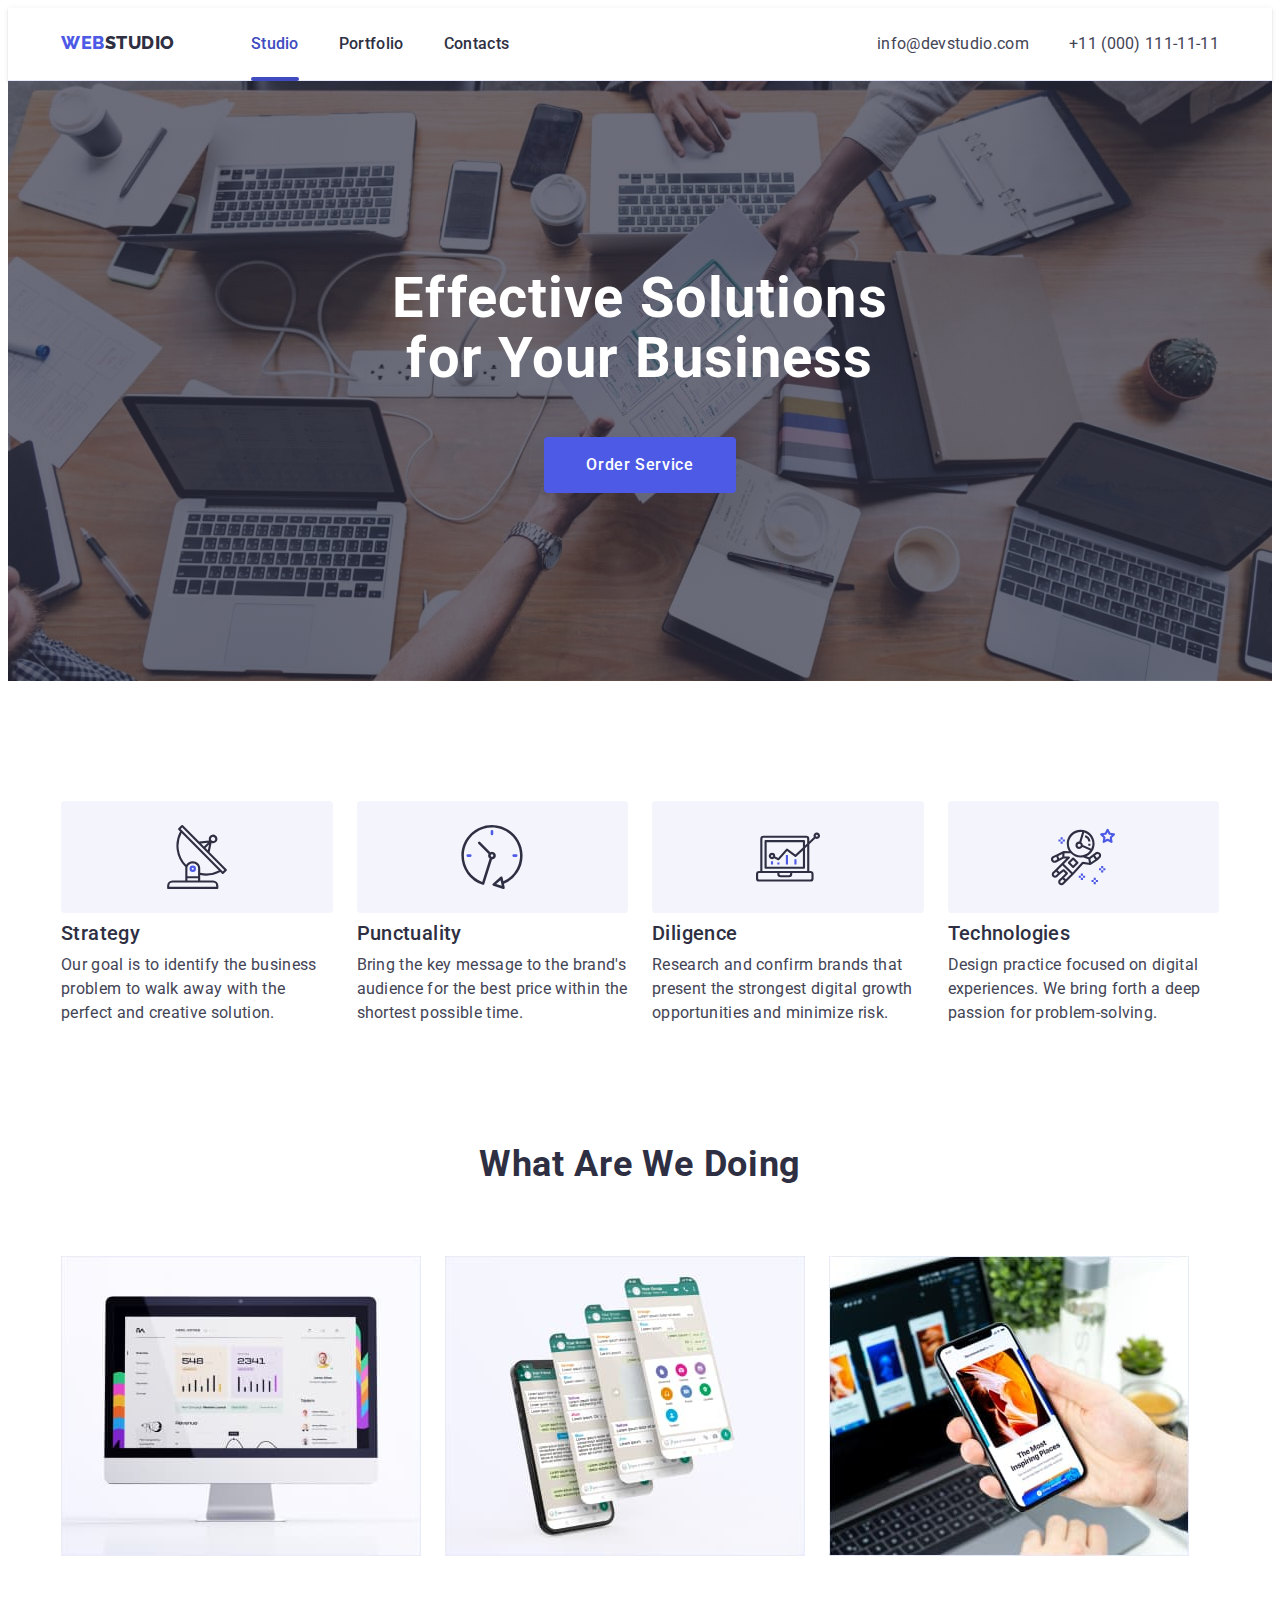
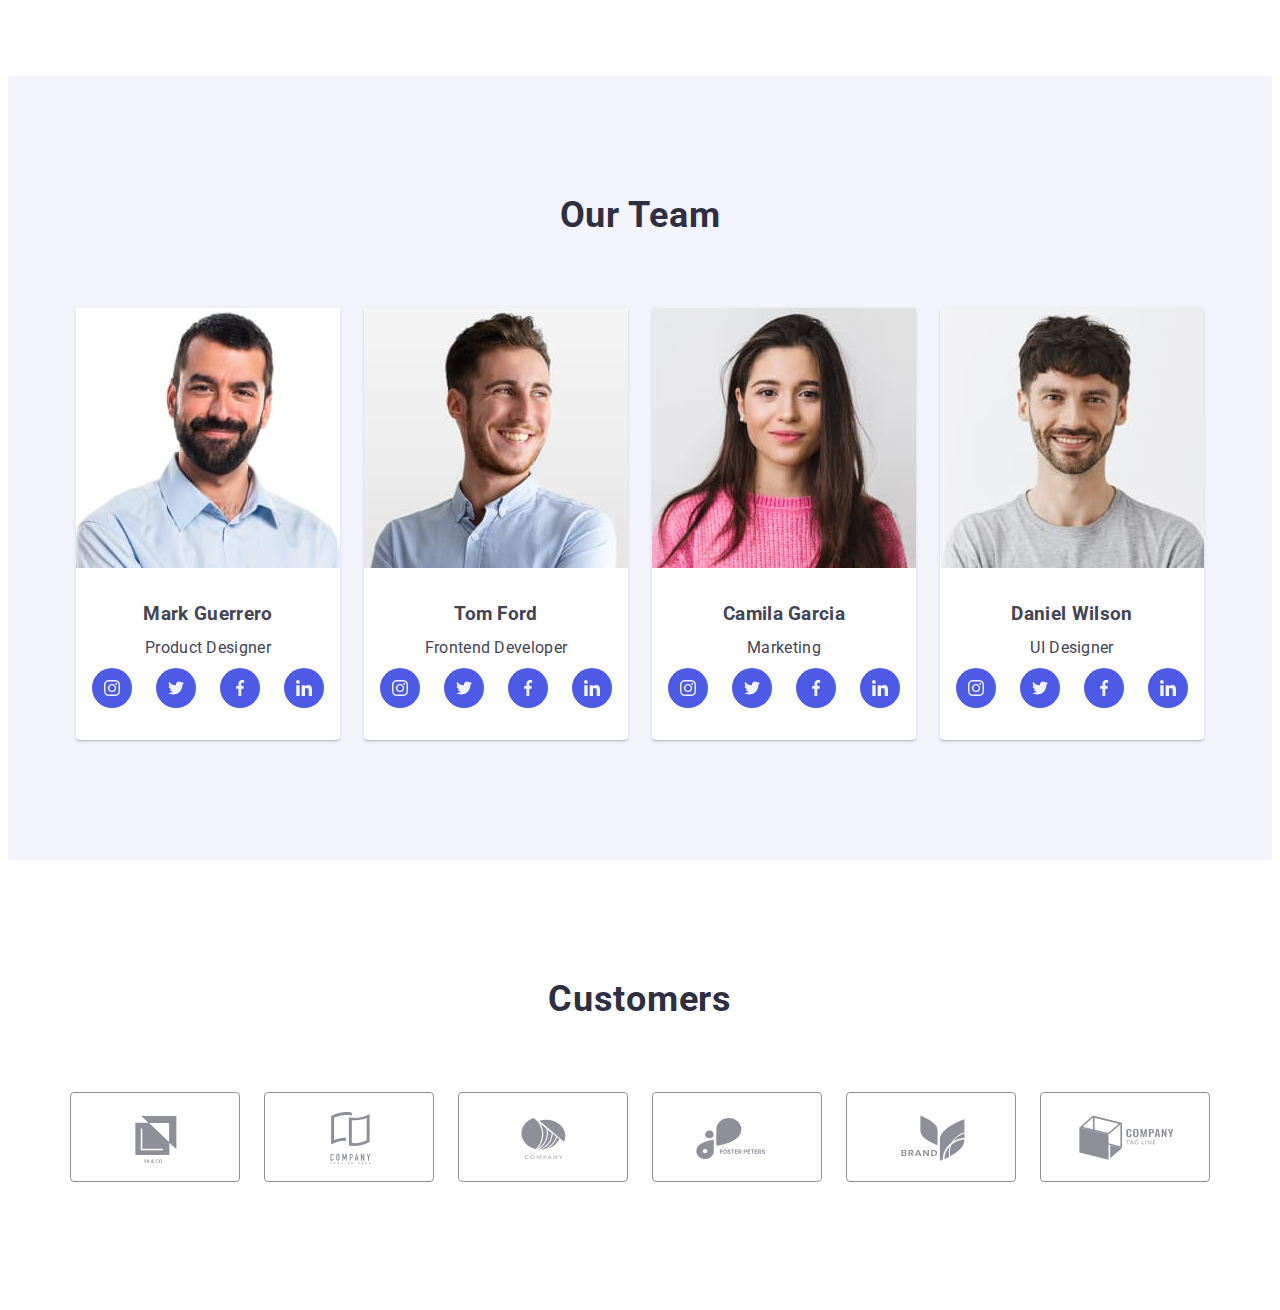
==== commit ff27c9f5: "Sections works team customers adaptive" ====
--- a/index.html
+++ b/index.html
@@ -116,22 +116,25 @@
         </ul>
         </div>
       </section>
-      <!-- <section class="section-works">
+      <section class="section-works">
         <div class="container">
         <h2 class="section-title ">What are we doing</h2>
         <ul class="works-list list">
-          <li class="works-item"> <img src="./images/img1.jpg" alt="tablet" width="360" height="300"></li>
-          <li class="works-item"> <img src="./images/img2.jpg" alt="smartphone" width="360" height="300"></li>
-          <li class="works-item"> <img src="./images/img2.jpg" alt="phone & laptop" width="360" height="300"></li>
+          <li class="works-item"> 
+            <img srcset="./images/img1@2x.jpg 2x" src="./images/img1.jpg" alt="tablet" width="360" height="300"></li>
+          <li class="works-item"> 
+            <img srcset="./images/img2@2x.jpg 2x" src="./images/img2.jpg" alt="smartphone" width="360" height="300"></li>
+          <li class="works-item"> 
+            <img srcset="./images/img3@2x.jpg 2x" src="./images/img3.jpg" alt="phone & laptop" width="360" height="300"></li>
         </ul>
         </div>
-      </section> -->
-      <!-- <section class="section-team team-bg">
+      </section>
+      <section class="section-team team-bg">
         <div class="container">
         <h2 class="section-title">Our Team</h2>
         <ul class="team-list list">
           <li class="team-item">
-            <img src="./images/worker1.jpg" alt="Mark Guerrero" width="264" height="260">
+            <img srcset="./images/worker1@2x.jpg 2x" src="./images/worker1.jpg" alt="Mark Guerrero" width="264" height="260">
             <div class="card-info"><h3 class="team-title">Mark Guerrero</h3>
             <p class="team-text">Product Designer</p>
             <ul class="social-icons list">
@@ -163,7 +166,7 @@
           </div>
           </li>
           <li class="team-item">
-            <img src="./images/worker2.jpg" alt="Tom Ford" width="264" height="260">
+            <img srcset="./images/worker2@2x.jpg 2x" src="./images/worker2.jpg" alt="Tom Ford" width="264" height="260">
             <div class="card-info"><h3 class="team-title">Tom Ford</h3>
             <p class="team-text">Frontend Developer</p>
             <ul class="social-icons list">
@@ -195,7 +198,7 @@
           </div>
           </li>
           <li class="team-item">
-            <img src="./images/worker3.jpg" alt="Camila Garcia" width="264" height="260">
+            <img srcset="./images/worker3@2x.jpg 2x" src="./images/worker3.jpg" alt="Camila Garcia" width="264" height="260">
             <div class="card-info"><h3 class="team-title">Camila Garcia</h3>
             <p class="team-text">Marketing</p>
             <ul class="social-icons list">
@@ -227,7 +230,7 @@
           </div>
           </li>
           <li class="team-item">
-            <img src="./images/worker4.jpg" alt="Daniel Wilson" width="264" height="260">
+            <img srcset="./images/worker4@2x.jpg 2x" src="./images/worker4.jpg" alt="Daniel Wilson" width="264" height="260">
             <div class="card-info"><h3 class="team-title">Daniel Wilson</h3>
             <p class="team-text">UI Designer</p>
             <ul class="social-icons list">
@@ -260,8 +263,8 @@
           </li>
         </ul>
         </div>
-      </section> -->
-      <!-- <section class="section-customers">
+      </section>
+      <section class="section-customers">
         <div class="container">
         <h2 class="section-title">Customers</h2>
         <ul class="customers-list list">
@@ -297,7 +300,7 @@
           </a></li>
         </ul>
         </div>
-      </section> --> -->
+      </section>
     </main>
     <!-- <footer class="bottom">
       <div class="container bottom-sections">
--- a/css/style.css
+++ b/css/style.css
@@ -546,77 +546,38 @@
     }
 }
 
-
-
-
-
-
-/*Sections Advantage*/
-/* .section-advantage{
-    padding-top: 120px;
-    padding-bottom: 120px;
-}
-
-.section-title{
-    margin-bottom: 72px;
-    color:var(--header-text-color);
-    font-weight: 700;
-    font-size: 36px;
-    line-height: 1.1;
-    text-align: center;
-    letter-spacing: 0.02em;
-    text-transform: capitalize;
-}
-.advantage-list{
-    display: flex;
-}
-.advantage-list .advantage-item:not(:last-child){
-    margin-right: 24px;
-}
-.advantage-list > .advantage-item{
-    flex-basis: calc((100% - 72px) / 4);
-}
-.advantage-title{
-    margin-bottom: 8px;
-}
-.advantage-icons{
-    display: flex;
-    height: 112px;
-    border-radius: 4px;
+/*------------ADVANTAGE---------*/
+
+@media screen and (max-width:1157px) {
+    .section-works {
+        display: none;
+    }
+}
+
+@media screen and (min-width:1158px) {
+    .section-works {
+        padding-bottom: 120px;
+    }
+    
+    .works-list {
+        display: flex;
+        margin-top: 72px;
+        gap: 24px;
+    }
+    
+}
+
+/*------------TEAM---------*/
+
+.section-team{
+    padding-top: 96px;
+    padding-bottom: 96px;
+}
+.team-list{
+    display: flex;
+    flex-direction: column;
     align-items: center;
-    justify-content: center;
-    margin-bottom: 8px;
-    background-color: var(--light-mode-color);
-}
-.advantage-title,
-.team-title,
-.project-title{
-    color:var(--header-text-color);
-    font-weight: 500;
-    font-size: 20px;
-    line-height: 1.2;
-    letter-spacing: 0.02em;
-} */
-/*Section Works*/
-
-/* .section-works {
-    padding-bottom: 120px;
-}
-.works-list{
-    display: flex;
-    margin-top: 72px;
-}
-.works-list > .works-item:not(:last-child){
-    margin-right: 24px;
-} */
-/*Section Team*/
-
-/* .section-team{
-    padding-top: 120px;
-    padding-bottom: 120px;
-}
-.team-list{
-    display: flex;
+    gap: 72px;
 }
 
 .team-title{
@@ -634,9 +595,7 @@
      rgba(46, 47, 66, 0.16), 0px 2px 1px
      rgba(46, 47, 66, 0.08);
 }
-.team-list .team-item:not(:last-child){
-    margin-right: 24px;
-}
+
 .card-info{
     padding: 32px 0 32px;
 }
@@ -667,20 +626,45 @@
 .team-bg{
     background-color: var(--light-mode-color);
 }
-     /*Section Customers*/
-
+
+@media screen and (min-width:768px) {
+    .team-list{
+        flex-direction: row;
+        flex-wrap: wrap;
+        justify-content: center;
+        gap: 24px;
+    }
+    
+}
+
+@media screen and (min-width:1158px) {
+    .section-team {
+        padding-top: 120px;
+        padding-bottom: 120px;
+    }
+
+    .team-list{
+        flex-wrap: nowrap;
+    }
+}
+
+
+/*------------CUSTOMERS---------*/
+    
 .section-customers{
-    padding-top: 120px;
-    padding-bottom: 120px;
+    padding-top: 96px;
+    padding-bottom: 96px;
 }
 .customers-list{
     display: flex;
-    gap: 24px;
+    flex-wrap: wrap;
+    gap:72px 16px;
+    justify-content: center;
     
 }
 .customers-link{
     display: flex;
-    width: 168px;
+    width: 190px;
     height: 88px;
     align-items: center;
     justify-content: center;
@@ -698,7 +682,31 @@
 .customers-link:focus{
     border: 1px solid var(--pressed-state-color);
     color: var(--pressed-state-color);
-} */
+}
+
+@media screen and (min-width:768px) {
+    .customers-list{
+        gap: 72px 24px;
+    }
+
+    .customers-link{
+        width: 168px;
+    }
+    
+}
+
+@media screen and (min-width:1158px) {
+    .section-customers {
+        padding-top: 120px;
+        padding-bottom: 120px;
+    }
+
+    .customers-list{
+        flex-wrap: nowrap;
+        
+    }
+    
+}
 
            /*Footer*/
 /* .bottom{
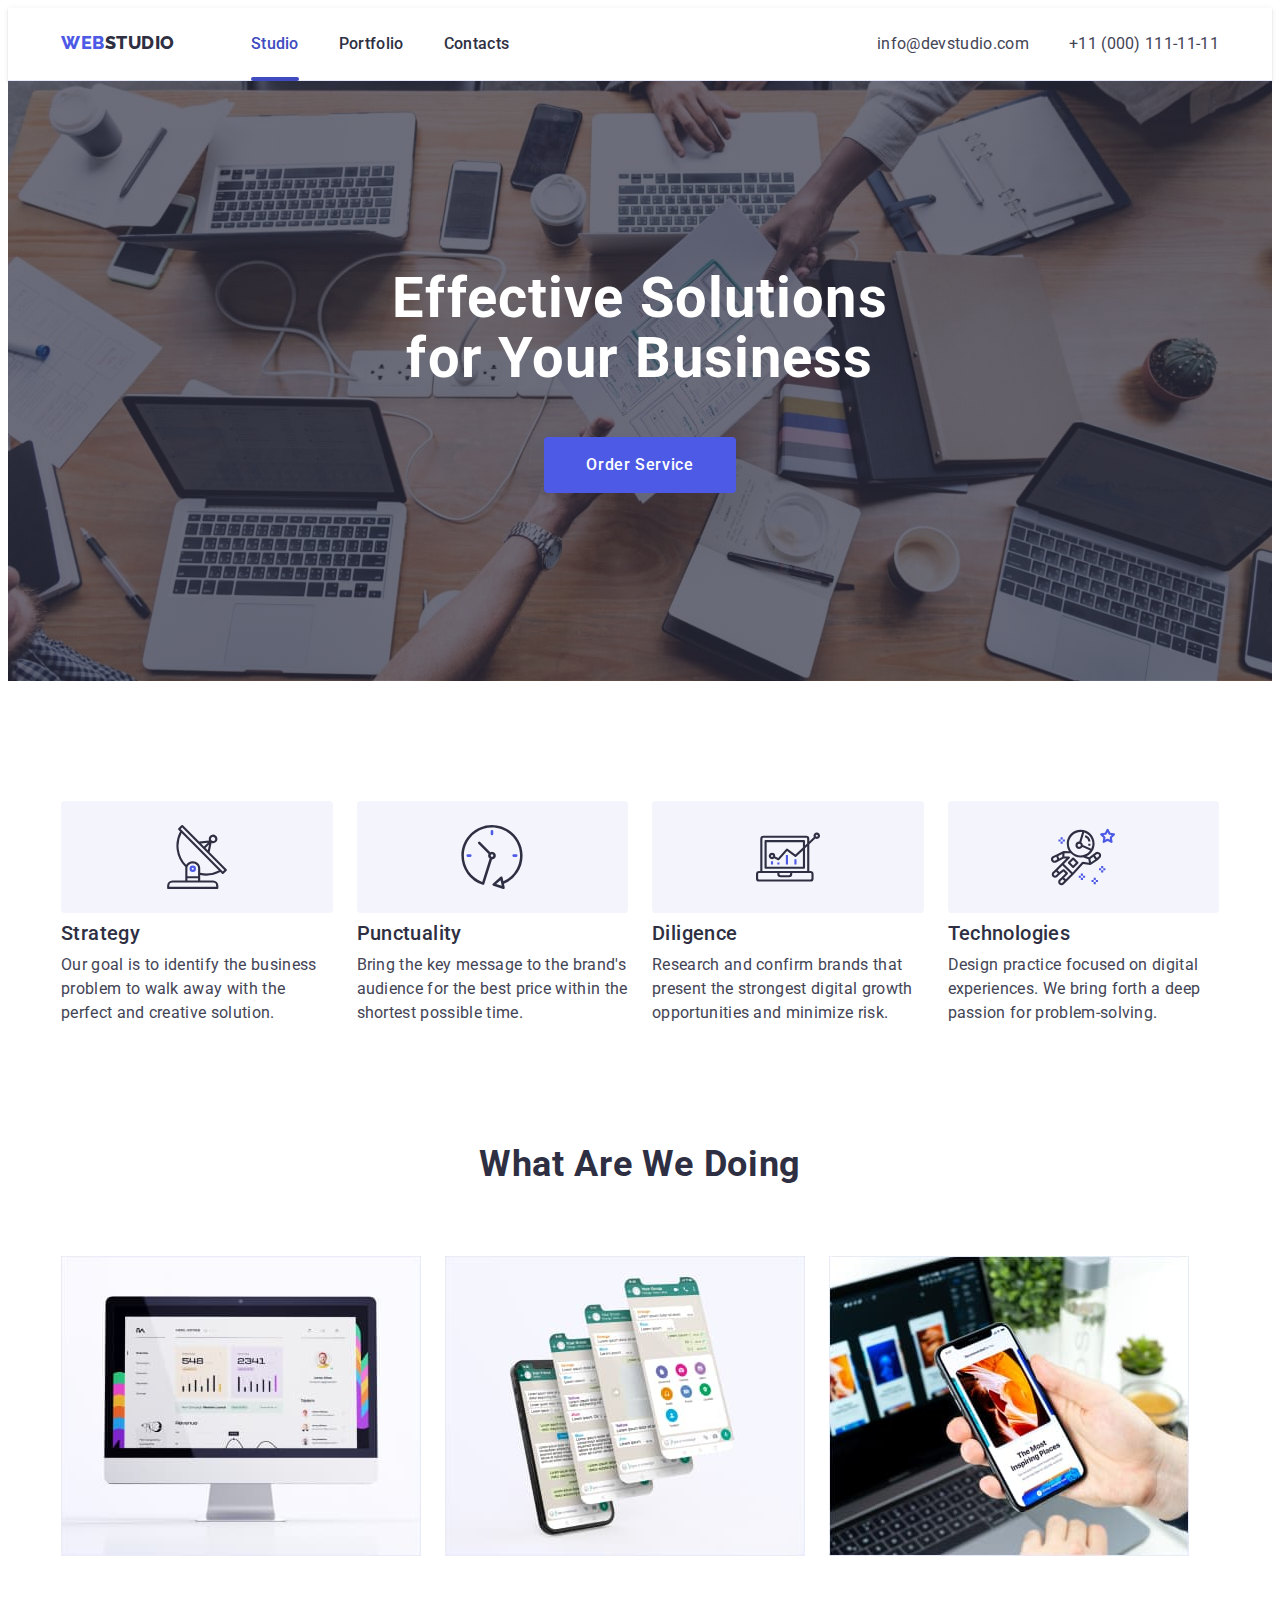
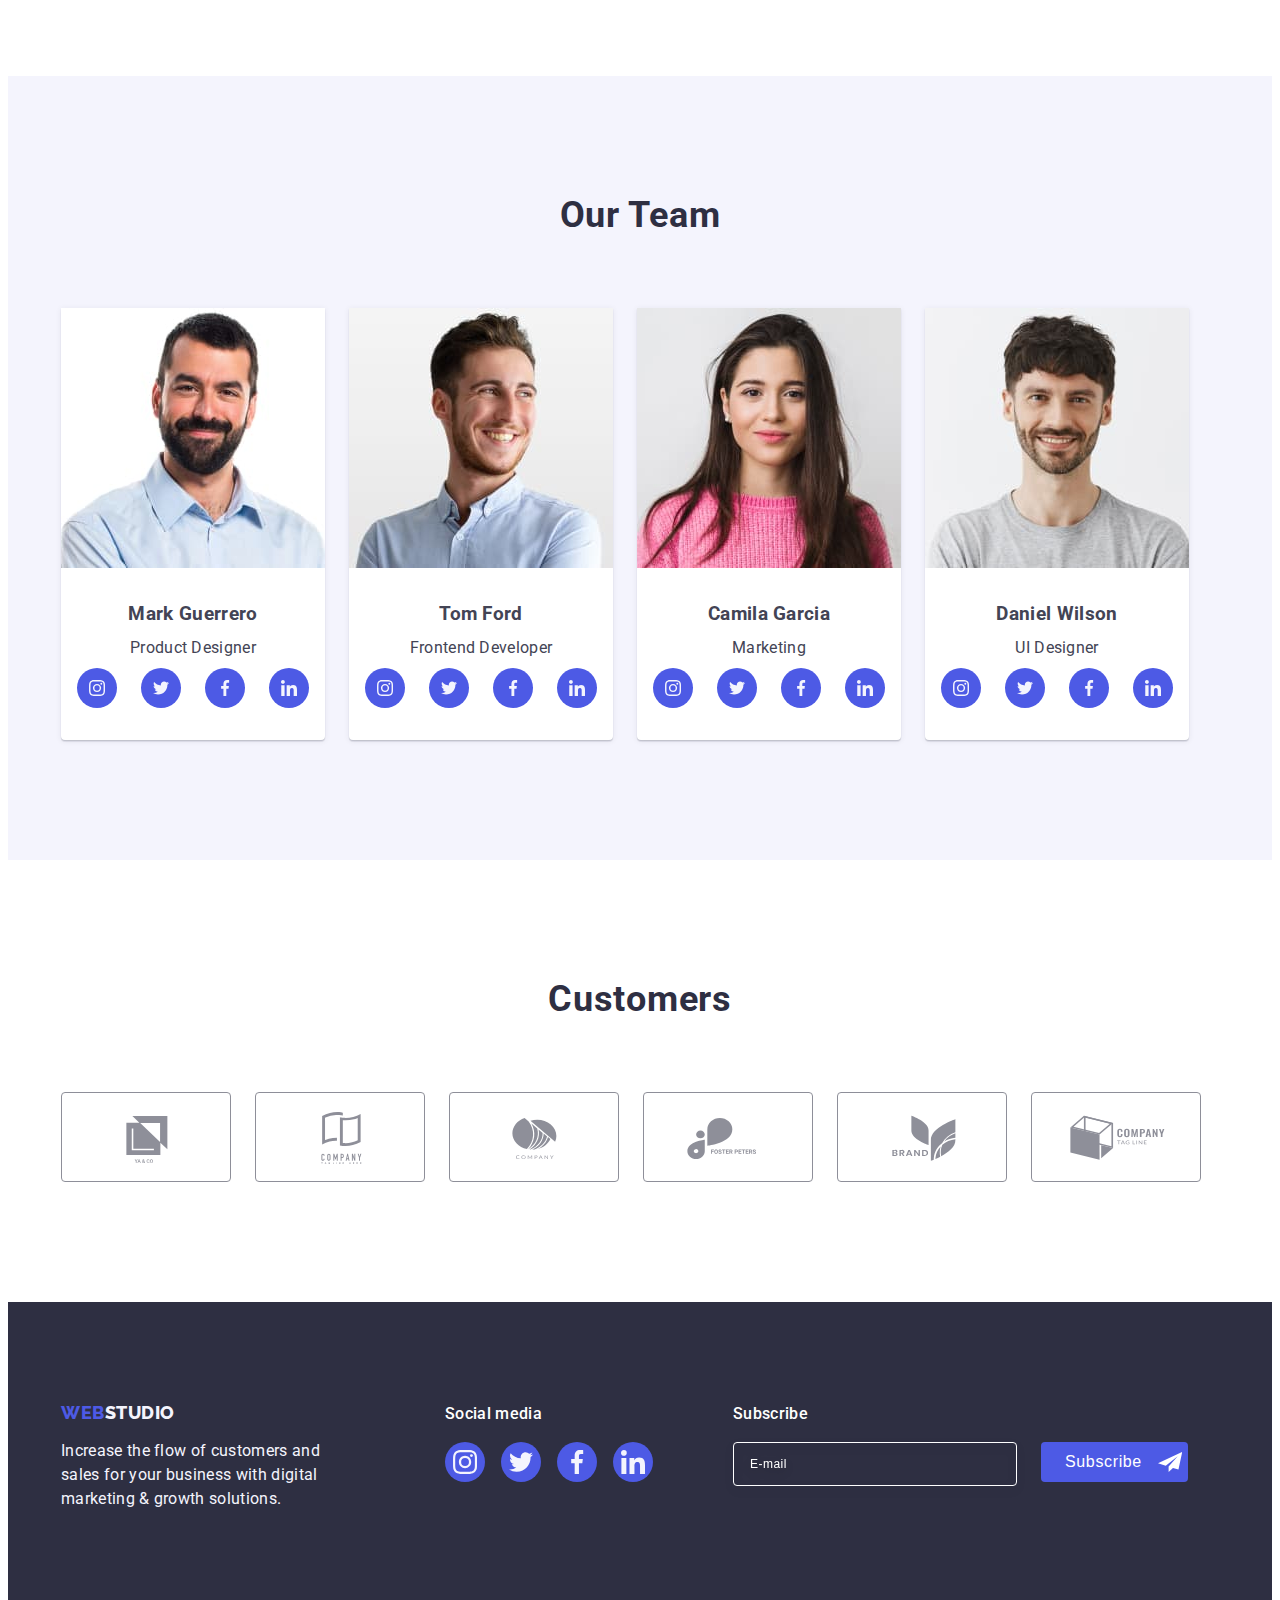
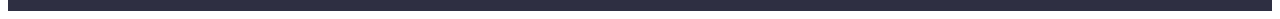
==== commit ab93db02: "footer" ====
--- a/index.html
+++ b/index.html
@@ -302,8 +302,9 @@
         </div>
       </section>
     </main>
-    <!-- <footer class="bottom">
-      <div class="container bottom-sections">
+    <footer class="bottom">
+      <div class="container">
+      <div class="bottom-sections">
       <div class="logo-section">
       <a href="./index.html" class="logo-bottom link">Web<span class="logo-el-footer">Studio</span></a>
       <p class="bottom-text">Increase the flow of customers and sales for your business with digital marketing & growth solutions.</p>
@@ -347,9 +348,10 @@
       </form>
       </div>
       </div>
-    </footer> -->
+      </div>
+    </footer>
 
-    <!-- <div class="backdrop is-hidden" data-modal>
+    <div class="backdrop is-hidden" data-modal>
       <div class="modal">
         <button type="button" class="modal-btn" data-modal-close>
           <svg class="modal-btn-icon" width="8" height="8">
@@ -406,7 +408,7 @@
         </form>
       </div>
     </div>
-    <script src="./modal.js"></script> -->
+    <script src="./modal.js"></script>
     <script defer src="./mobile-menu.js"></script>
   </body>
 </html>
--- a/css/style.css
+++ b/css/style.css
@@ -74,8 +74,7 @@
 @media screen and (min-width:1158px) {
     .container{
         width: 1158px;
-        padding-left: 15px;
-        padding-right: 15px;
+
     }
 }
 
@@ -645,6 +644,8 @@
 
     .team-list{
         flex-wrap: nowrap;
+        gap:24px;
+        justify-content: flex-start; 
     }
 }
 
@@ -703,61 +704,70 @@
 
     .customers-list{
         flex-wrap: nowrap;
+        justify-content: flex-start;
         
     }
     
 }
 
-           /*Footer*/
-/* .bottom{
+/*------------FOOTER---------*/
+
+.bottom {
     background-color: var(--header-text-color);
-    padding-bottom: 100px;
-    padding-top: 100px;
-}
-.bottom-text{
-    
-    color:var(--light-mode-color) ;
-}
-.logo-bottom{
-    display: inline-block;
+    padding-bottom: 96px;
+    padding-top: 96px;
+}
+
+.bottom-sections{
+    display: flex;
+    flex-direction: column;
+    gap: 72px;
+    align-items: center;
+}
+
+.logo-section{
+    width: 268px;
+    
+}
+
+.logo-bottom {
+    display: block;
+    text-align: center;
     margin-bottom: 16px;
-    color: var(--primary-brend-color);
-    font-family: Raleway, sans-serif;
     font-family: Raleway, sans-serif;
     font-weight: 800;
     font-size: 18px;
     line-height: 1.17;
     letter-spacing: 0.03em;
     text-transform: uppercase;
-}
-.logo-el-footer{
+    color: var(--primary-brend-color);
+}
+
+.logo-el-footer {
     color: var(--light-mode-color);
 }
-.logo-section{
-    max-width: 264px;
-    margin-right: 120px;
-}
-.bottom-sections{
-    display: flex;
-    align-items: baseline;
-}
-.social-section{
-    min-width: 208px;
-    margin-right: 80px;
-}
- .social-title{
+
+.bottom-text {
+
+    color: var(--light-mode-color);
+}
+
+.social-title {
+    text-align: center;
+    margin-bottom: 16px;
     font-weight: 500;
     font-size: 16px;
     line-height: 1.5;
     letter-spacing: 0.02em;
     color: var(--primary-color-white);
-    margin-bottom: 16px;
-}
+}
+
 .social-bottom-list{
     display: flex;
     gap: 16px;
 }
-.social-bottom-link{
+
+.social-bottom-link {
     display: flex;
     width: 40px;
     height: 40px;
@@ -767,27 +777,23 @@
     background-color: var(--primary-brend-color);
     transition: background-color var(--transition);
 }
+
 .social-bottom-link:hover,
-.social-bottom-link:focus{
+.social-bottom-link:focus {
     background-color: #31D0AA;
 }
-.social-bottom-link .icon{
-    margin: 8px;
-}
-
-
-.subscribe-form{
-    display: flex;
-}
-.subscribe-form-desc{
-    margin-right: 24px;
-}
-.subscribe-form-input{
-    width: 264px;
+
+.section-subscribe{
+    width: 100%;
+}
+
+.subscribe-form-input {
+    width: 100%;
     height: 40px;
-    border:1px solid var(--primary-color-white);
+    margin-bottom: 16px;
+    border: 1px solid var(--primary-color-white);
     border-radius: 4px;
-    padding-left:16px;
+    padding-left: 16px;
     filter: drop-shadow(0px 4px 4px rgba(0, 0, 0, 0.15));
     color: var(--primary-color-white);
     background-color: transparent;
@@ -795,27 +801,31 @@
     font-size: 12px;
     line-height: 1.5;
     letter-spacing: 0.04em;
-
-}
-.subscribe-form-input::placeholder{
+}
+
+.subscribe-form-input::placeholder {
     font-size: 12px;
     line-height: 2;
     letter-spacing: 0.04em;
     color: var(--primary-color-white);
 }
-.subscribe-form-input:focus{
+
+.subscribe-form-input:focus {
     outline: none;
 }
-.subscribe-form-btn{
+
+.subscribe-form-btn {
+    margin-left: auto;
+    margin-right: auto;
     display: flex;
     border: none;
-    min-width: 165px;
+    width: 165px;
     height: 40px;
     border-radius: 4px;
     justify-content: center;
     align-items: center;
-    /* padding-left: 24px; */
-    /* background-color: var(--primary-brend-color);
+    padding-left: 24px;
+    background-color: var(--primary-brend-color);
     cursor: pointer;
 
     font-weight: 500;
@@ -826,12 +836,76 @@
 }
 .subscribe-btn-icon{
     margin-left: 16px;
-    fill: var(--primary-color-white); */ */
-
-/* } */
+    fill: var(--primary-color-white);
+}
+
+@media screen and (min-width:768px) {
+    .bottom-sections{
+        flex-direction: row;
+        flex-wrap: wrap;
+        gap:72px 24px;
+        justify-content: center;
+        align-items: baseline;
+    }
+
+    .logo-bottom {
+        text-align: start;
+    }
+
+    .social-title {
+        text-align: start;
+    }
+    
+    .section-subscribe{
+        margin-left: 123px;
+    }
+
+    .subscribe-form-input {
+        width: 264px;
+    }
+
+    .subscribe-form{
+        display: flex;
+        gap: 24px;
+
+    }
+
+    .subscribe-form-btn{
+        margin: 0;
+    }
+}
+
+@media screen and (min-width:1158px) {
+    .bottom{
+        padding-top: 100px;
+        padding-bottom: 100px;
+    }
+
+    .bottom-sections{
+        justify-content: flex-start;
+        gap: 0;
+    }
+
+    .logo-section{
+        width: 264px;
+        margin-right: 120px;
+    }
+
+    .social-section{
+        margin-right: 80px;
+    }
+
+    .section-subscribe{
+        width: 453px;
+        margin: 0;
+    }
+}
+
+
+
          /*Portfolio page*/
 
-.gallery{
+/* .gallery{
     padding-top: 96px;
     padding-bottom: 120px;
 }
@@ -954,7 +1028,7 @@
     top: 50%;
     left: 50%;
     transform: translate(-50%, -50%);
-    width: 408px;
+    width: 392px;
     min-height: 576px;
     padding: 72px 24px 24px;
     background-color: #FCFCFC;
@@ -1097,6 +1171,7 @@
 }
 
 .modal-form-check-desc{
+    white-space: nowrap;
     font-size: 12px;
     line-height: 1.17;
     letter-spacing: 0.04em;
@@ -1133,4 +1208,4 @@
 .modal-form-button:hover,
 .modal-form-button:focus{
     background-color: var(--pressed-state-color);
-}+} 